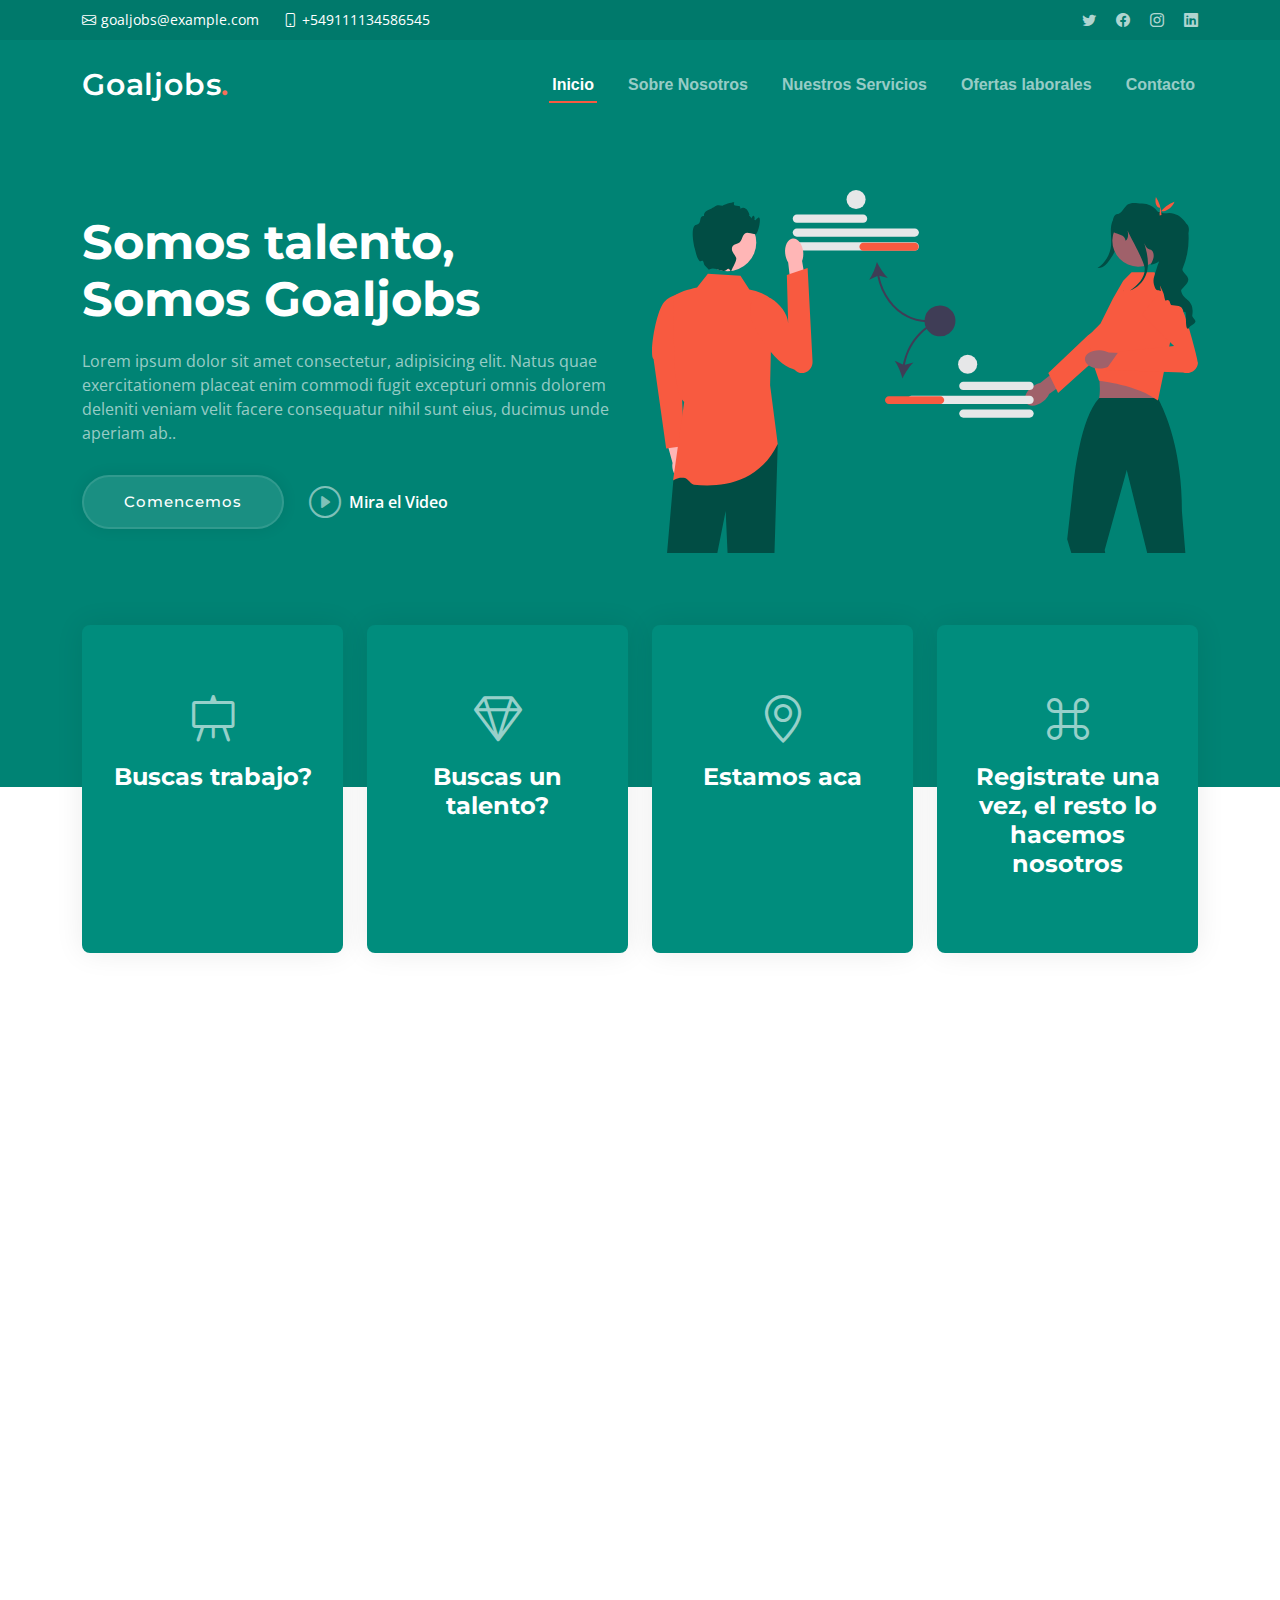
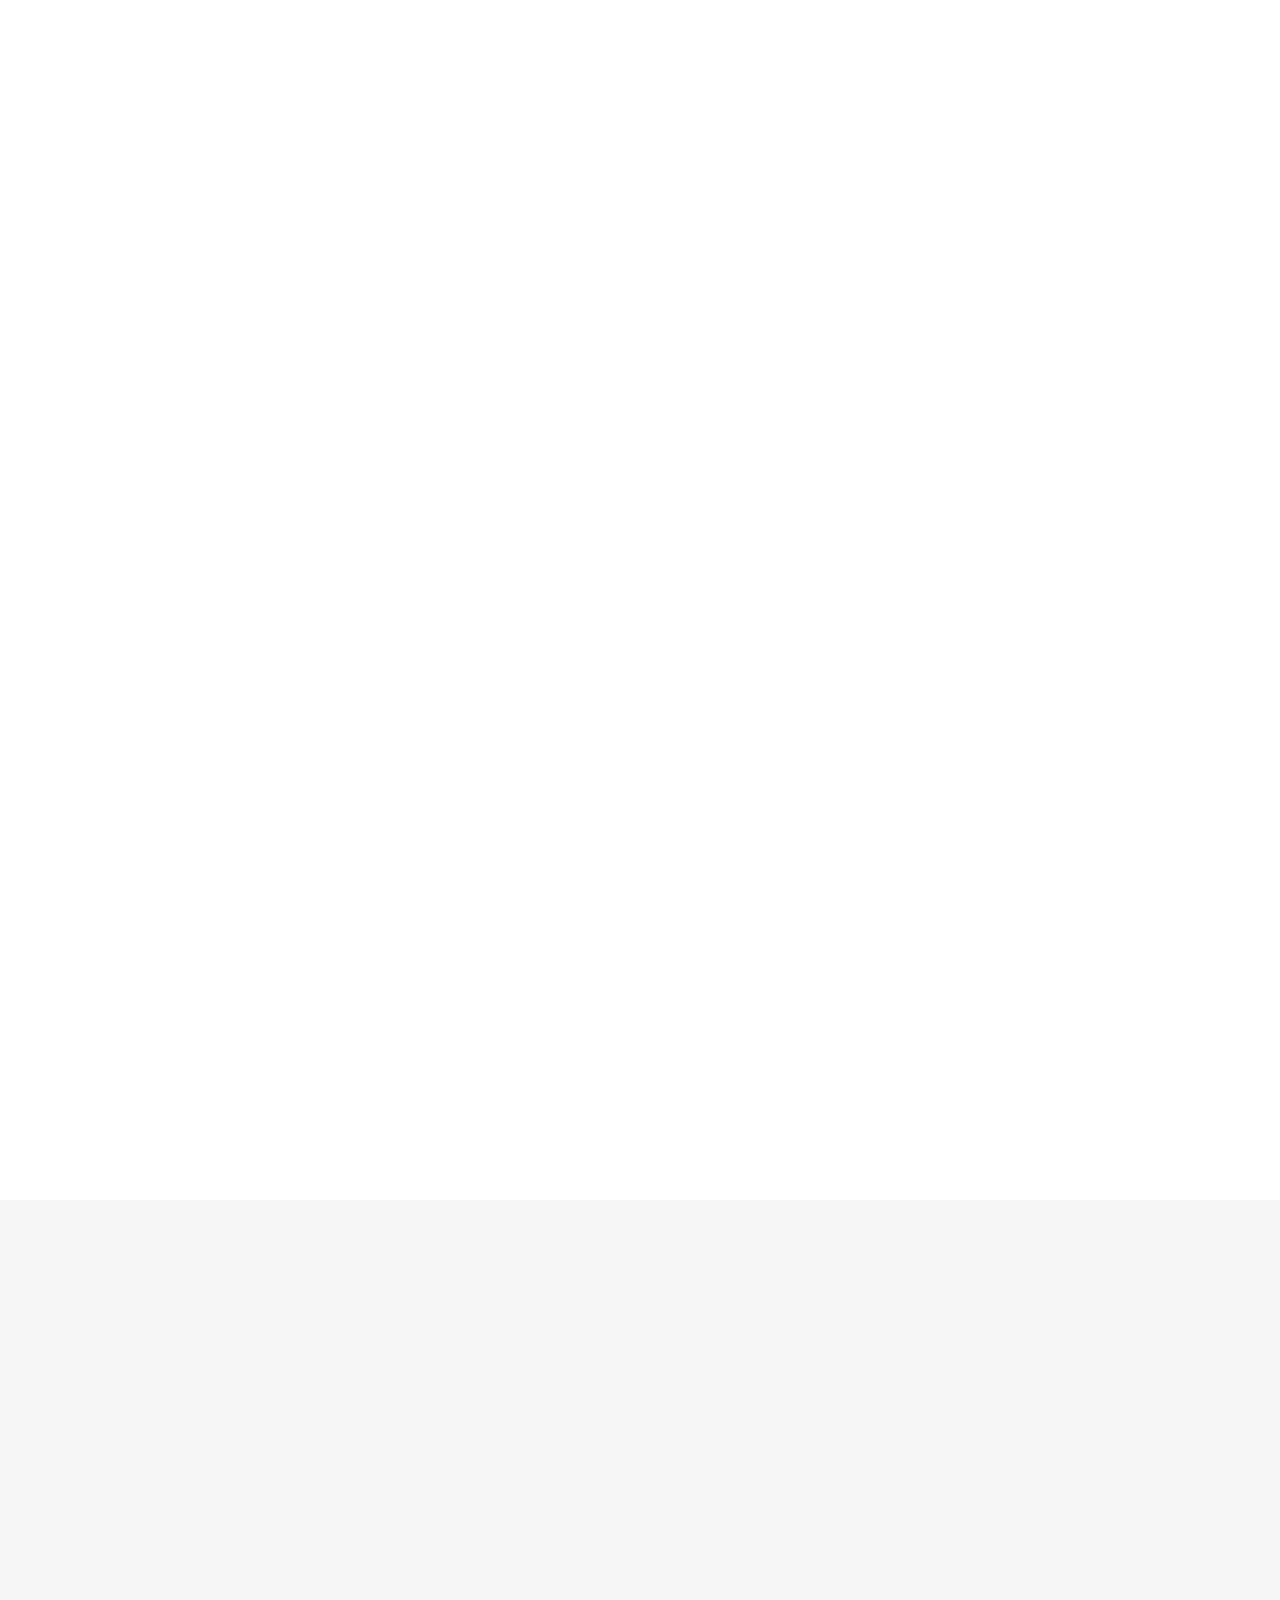
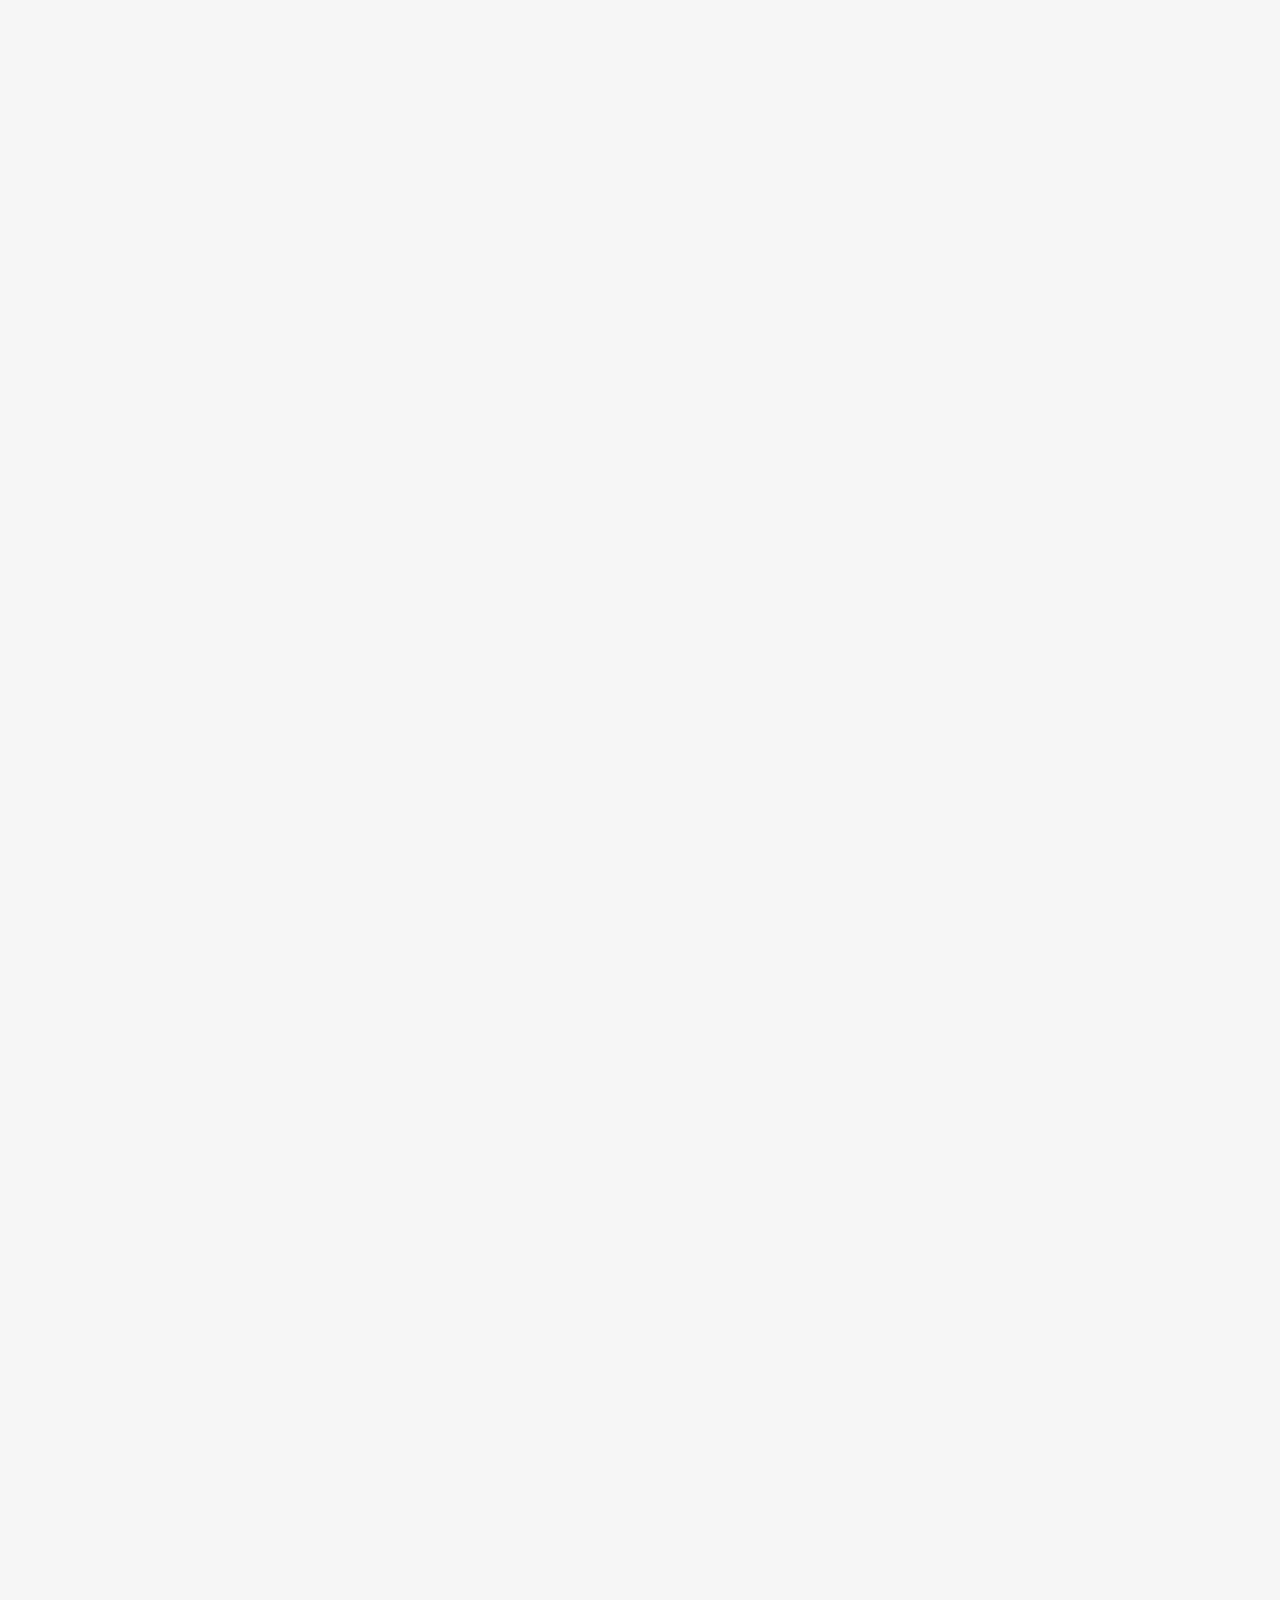
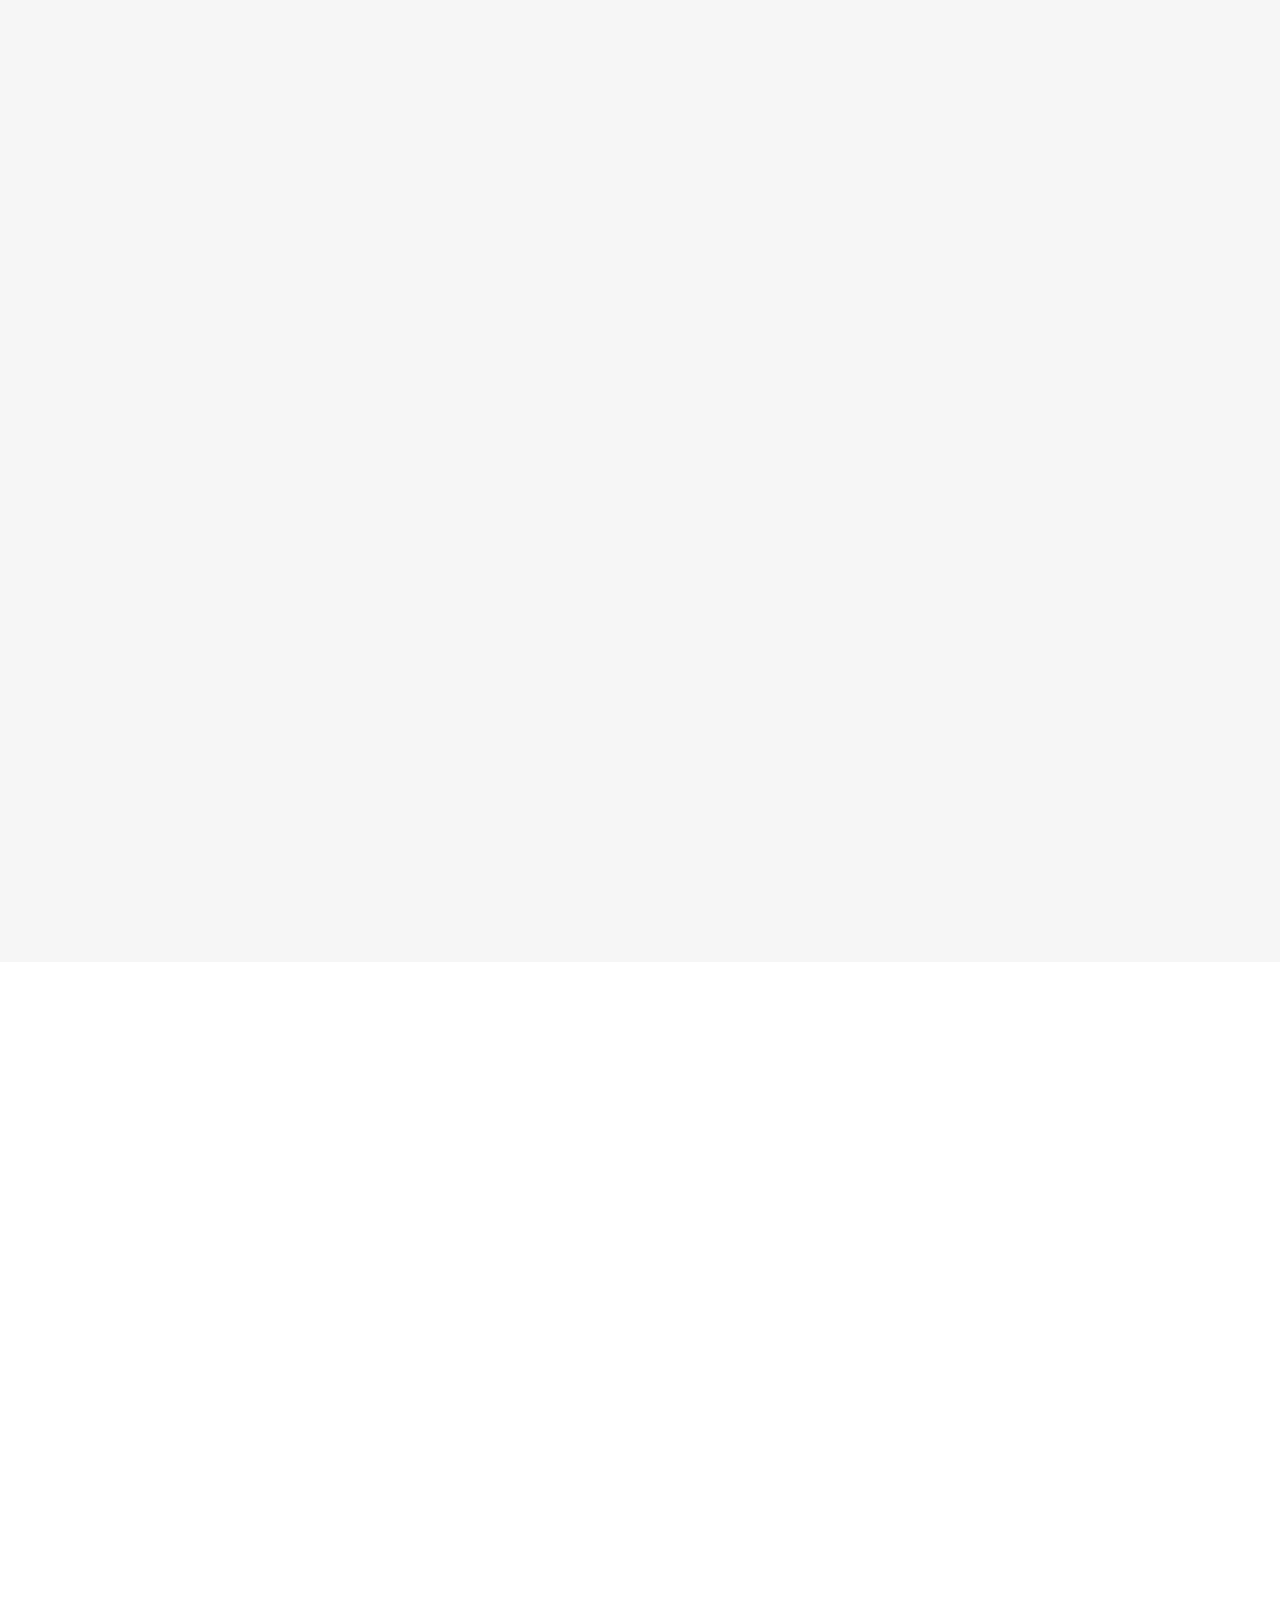
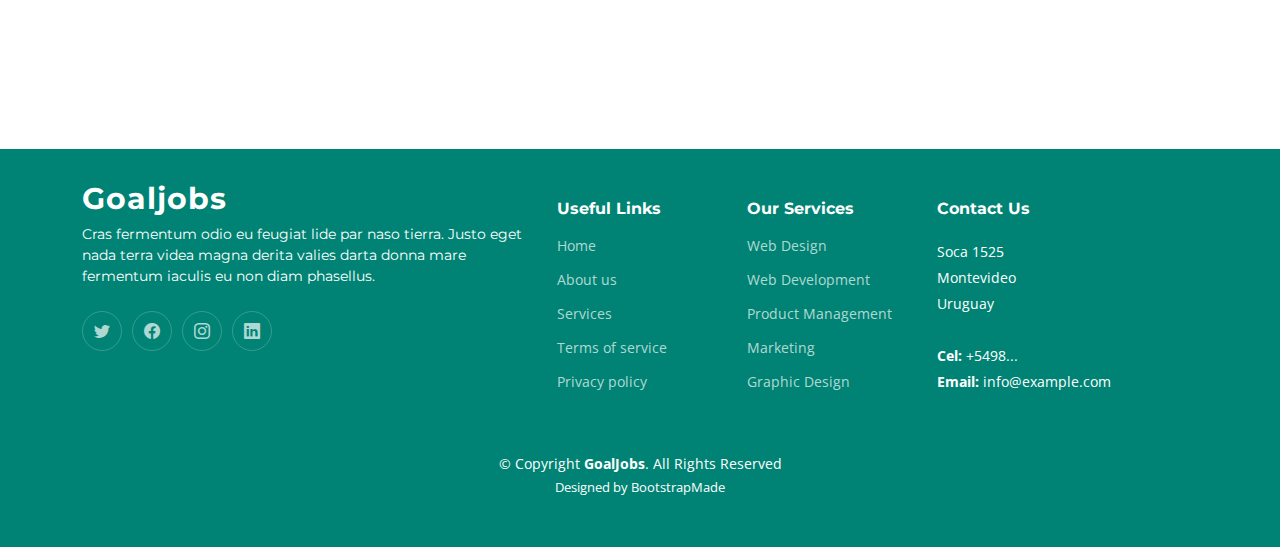
==== index.html @ a6f60931 "Cambio de index" ====
<!DOCTYPE html>
<html lang="en">

<head>
  <meta charset="utf-8">
  <meta content="width=device-width, initial-scale=1.0" name="viewport">

  <title>Goaljobs - Index</title>
  <meta content="" name="description">
  <meta content="" name="keywords">

  <!-- Favicons -->
  <link href="assets/img/favicon.png" rel="icon">
  <link href="assets/img/apple-touch-icon.png" rel="apple-touch-icon">

  <!-- Google Fonts -->
  <link rel="preconnect" href="https://fonts.googleapis.com">
  <link rel="preconnect" href="https://fonts.gstatic.com" crossorigin>
  <link
    href="https://fonts.googleapis.com/css2?family=Open+Sans:ital,wght@0,300;0,400;0,500;0,600;0,700;1,300;1,400;1,600;1,700&family=Montserrat:ital,wght@0,300;0,400;0,500;0,600;0,700;1,300;1,400;1,500;1,600;1,700&family=Raleway:ital,wght@0,300;0,400;0,500;0,600;0,700;1,300;1,400;1,500;1,600;1,700&display=swap"
    rel="stylesheet">

  <!-- Vendor CSS Files -->
  <link href="assets/vendor/bootstrap/css/bootstrap.min.css" rel="stylesheet">
  <link href="assets/vendor/bootstrap-icons/bootstrap-icons.css" rel="stylesheet">
  <link href="assets/vendor/aos/aos.css" rel="stylesheet">
  <link href="assets/vendor/glightbox/css/glightbox.min.css" rel="stylesheet">
  <link href="assets/vendor/swiper/swiper-bundle.min.css" rel="stylesheet">

  <!-- Template Main CSS File -->
  <link href="assets/css/main.css" rel="stylesheet">

  <!-- =======================================================
  * Template Name: Impact
  * Updated: May 30 2023 with Bootstrap v5.3.0
  * Template URL: https://bootstrapmade.com/impact-bootstrap-business-website-template/
  * Author: BootstrapMade.com
  * License: https://bootstrapmade.com/license/
  ======================================================== -->
</head>

<body>

  <!-- ======= Header ======= -->
  <section id="topbar" class="topbar d-flex align-items-center">
    <div class="container d-flex justify-content-center justify-content-md-between">
      <div class="contact-info d-flex align-items-center">
        <i class="bi bi-envelope d-flex align-items-center"><a
            href="mailto:contact@example.com">goaljobs@example.com</a></i>
        <i class="bi bi-phone d-flex align-items-center ms-4"><span>+549111134586545</span></i>
      </div>
      <div class="social-links d-none d-md-flex align-items-center">
        <a href="#" class="twitter"><i class="bi bi-twitter"></i></a>
        <a href="#" class="facebook"><i class="bi bi-facebook"></i></a>
        <a href="#" class="instagram"><i class="bi bi-instagram"></i></a>
        <a href="#" class="linkedin"><i class="bi bi-linkedin"></i></i></a>
      </div>
    </div>
  </section><!-- End Top Bar -->

  <header id="header" class="header d-flex align-items-center">

    <div class="container-fluid container-xl d-flex align-items-center justify-content-between">
      <a href="index.html" class="logo d-flex align-items-center">
        <!-- Uncomment the line below if you also wish to use an image logo -->
        <!-- <img src="assets/img/logo.png" alt=""> -->
        <h1>Goaljobs<span>.</span></h1>
      </a>
      <nav id="navbar" class="navbar">
        <ul>
          <li><a href="#hero">Inicio</a></li>
          <li><a href="#about">Sobre Nosotros</a></li>
          <li><a href="#services">Nuestros Servicios</a></li>
          <li><a href="#portfolio">Ofertas laborales</a></li>
          <!--<li><a href="#team">Equipo</a></li>
          <li><a href="blog.html">Blog</a></li>-->
          
           
          </li>
          <li><a href="#contact">Contacto</a></li>
        </ul>
      </nav><!-- .navbar -->

      <i class="mobile-nav-toggle mobile-nav-show bi bi-list"></i>
      <i class="mobile-nav-toggle mobile-nav-hide d-none bi bi-x"></i>

    </div>
  </header><!-- End Header -->
  <!-- End Header -->

  <!-- ======= Hero Section ======= -->
  <section id="hero" class="hero">
    <div class="container position-relative">
      <div class="row gy-5" data-aos="fade-in">
        <div class="col-lg-6 order-2 order-lg-1 d-flex flex-column justify-content-center text-center text-lg-start">
          <h2>Somos talento, <span>Somos Goaljobs</span></h2>
          <p>Lorem ipsum dolor sit amet consectetur, adipisicing elit. Natus quae exercitationem placeat enim commodi
            fugit excepturi omnis dolorem deleniti veniam velit facere consequatur nihil sunt eius, ducimus unde aperiam
            ab..</p>
          <div class="d-flex justify-content-center justify-content-lg-start">
            <a href="#about" class="btn-get-started">Comencemos</a>
            <a href="https://www.youtube.com/watch?v=LXb3EKWsInQ"
              class="glightbox btn-watch-video d-flex align-items-center"><i class="bi bi-play-circle"></i><span>Mira el
                Video</span></a>
          </div>
        </div>
        <div class="col-lg-6 order-1 order-lg-2">
          <img src="assets/img/hero-img.svg" class="img-fluid" alt="" data-aos="zoom-out" data-aos-delay="100">
        </div>
      </div>
    </div>

    <div class="icon-boxes position-relative">
      <div class="container position-relative">
        <div class="row gy-4 mt-5">

          <div class="col-xl-3 col-md-6" data-aos="fade-up" data-aos-delay="100">
            <div class="icon-box">
              <div class="icon"><i class="bi bi-easel"></i></div>
              <h4 class="title"><a href="" class="stretched-link">Buscas trabajo?</a></h4>
            </div>
          </div><!--End Icon Box -->

          <div class="col-xl-3 col-md-6" data-aos="fade-up" data-aos-delay="200">
            <div class="icon-box">
              <div class="icon"><i class="bi bi-gem"></i></div>
              <h4 class="title"><a href="" class="stretched-link">Buscas un talento?</a></h4>
            </div>
          </div><!--End Icon Box -->

          <div class="col-xl-3 col-md-6" data-aos="fade-up" data-aos-delay="300">
            <div class="icon-box">
              <div class="icon"><i class="bi bi-geo-alt"></i></div>
              <h4 class="title"><a href="" class="stretched-link">Estamos aca</a></h4>
            </div>
          </div><!--End Icon Box -->

          <div class="col-xl-3 col-md-6" data-aos="fade-up" data-aos-delay="500">
            <div class="icon-box">
              <div class="icon"><i class="bi bi-command"></i></div>
              <h4 class="title"><a href="" class="stretched-link">Registrate una vez, el resto lo hacemos nosotros</a>
              </h4>
            </div>
          </div><!--End Icon Box -->

        </div>
      </div>
    </div>

    </div>
  </section>
  <!-- End Hero Section -->

  <main id="main">

    <!-- ======= About Us Section ======= -->
    <section id="about" class="about">
      <div class="container" data-aos="fade-up">

        <div class="section-header">
          <h2>Sobre nosotros</h2>
          <p>Lorem ipsum dolor sit amet consectetur adipisicing elit. Magni molestiae beatae temporibus voluptatum quia
            quibusdam consequuntur numquam voluptas corporis optio! Porro quo dolor sit veniam asperiores architecto,
            aliquid necessitatibus impedit.</p>
        </div>

        <div class="row gy-4">
          <div class="col-lg-6">
            <h3>Equipo multidisciplinario</h3>
            <img src="assets/img/about.jpg" class="img-fluid rounded-4 mb-4" alt="">
            <p>Lorem ipsum dolor sit amet consectetur adipisicing elit. Minima, amet, officia numquam ex provident ipsa
              nulla placeat sed beatae nobis, repellendus iste molestias. Recusandae assumenda perspiciatis aliquam
              suscipit molestias consequatur.</p>
            <p>Lorem, ipsum dolor sit amet consectetur adipisicing elit. Sint harum voluptate minima, tempore quidem
              maxime enim atque aspernatur quae quasi earum repellat, tempora voluptatum necessitatibus ex voluptatibus
              suscipit magnam iste.</p>
          </div>
          <div class="col-lg-6">
            <div class="content ps-0 ps-lg-5">
              <p class="fst-italic">
                Lorem ipsum dolor sit amet, consectetur adipiscing elit, sed do eiusmod tempor incididunt ut labore et
                dolore
                magna aliqua.
              </p>
              <ul>
                <li><i class="bi bi-check-circle-fill"></i> Estamos buscando talento.
                </li>
                <li><i class="bi bi-check-circle-fill"></i> Duis aute irure dolor in reprehenderit in voluptate velit.
                </li>
                <li><i class="bi bi-check-circle-fill"></i> Ullamco laboris nisi ut aliquip ex ea commodo consequat.
                  Duis aute irure dolor in reprehenderit in voluptate trideta storacalaperda mastiro dolore eu fugiat
                  nulla pariatur.</li>
              </ul>
              <p>
                Ullamco laboris nisi ut aliquip ex ea commodo consequat. Duis aute irure dolor in reprehenderit in
                voluptate
                velit esse cillum dolore eu fugiat nulla pariatur. Excepteur sint occaecat cupidatat non proident
              </p>

              <div class="position-relative mt-4">
                <img src="assets/img/about-2.jpg" class="img-fluid rounded-4" alt="">
                <a href="https://www.youtube.com/watch?v=LXb3EKWsInQ" class="glightbox play-btn"></a>
              </div>
            </div>
          </div>
        </div>

      </div>
    </section><!-- End About Us Section -->

    <!-- ======= Clients Section ======= -->
    <section id="clients" class="clients">
      <div class="container" data-aos="zoom-out">

        <div class="clients-slider swiper">
          <div class="swiper-wrapper align-items-center">
            <div class="swiper-slide"><img src="assets/img/clients/client-1.png" class="img-fluid" alt=""></div>
            <div class="swiper-slide"><img src="assets/img/clients/client-2.png" class="img-fluid" alt=""></div>
            <div class="swiper-slide"><img src="assets/img/clients/client-3.png" class="img-fluid" alt=""></div>
            <div class="swiper-slide"><img src="assets/img/clients/client-4.png" class="img-fluid" alt=""></div>
            <div class="swiper-slide"><img src="assets/img/clients/client-5.png" class="img-fluid" alt=""></div>
            <div class="swiper-slide"><img src="assets/img/clients/client-6.png" class="img-fluid" alt=""></div>
            <div class="swiper-slide"><img src="assets/img/clients/client-7.png" class="img-fluid" alt=""></div>
            <div class="swiper-slide"><img src="assets/img/clients/client-8.png" class="img-fluid" alt=""></div>
          </div>
        </div>

      </div>
    </section><!-- End Clients Section -->

    <!-- ======= Stats Counter Section ======= 
    
    <section id="stats-counter" class="stats-counter">
      <div class="container" data-aos="fade-up">

        <div class="row gy-4 align-items-center">

          <div class="col-lg-6">
            <img src="assets/img/stats-img.svg" alt="" class="img-fluid">
          </div>

          <div class="col-lg-6">

            <div class="stats-item d-flex align-items-center">
              <span data-purecounter-start="0" data-purecounter-end="232" data-purecounter-duration="1"
                class="purecounter"></span>
              <p><strong>Happy Clients</strong> consequuntur quae diredo para mesta</p>
            </div> End Stats Item -->
<!--
            <div class="stats-item d-flex align-items-center">
              <span data-purecounter-start="0" data-purecounter-end="521" data-purecounter-duration="1"
                class="purecounter"></span>
              <p><strong>Projects</strong> adipisci atque cum quia aut</p>
            </div> End Stats Item -->
<!--
            <div class="stats-item d-flex align-items-center">
              <span data-purecounter-start="0" data-purecounter-end="453" data-purecounter-duration="1"
                class="purecounter"></span>
              <p><strong>Hours Of Support</strong> aut commodi quaerat</p>
            </div> End Stats Item -->

          </div>

        </div>

      </div>
    </section><!-- End Stats Counter Section -->

    <!-- ======= Call To Action Section ======= -->
    <section id="call-to-action" class="call-to-action">
      <div class="container text-center" data-aos="zoom-out">
        <a href="https://www.youtube.com/watch?v=LXb3EKWsInQ" class="glightbox play-btn"></a>
        <h3>Escucha nuestros podcast</h3>
        <p> Aca vas a poder esuchar todos nuestros podcast.
        </p>
        <a class="cta-btn" href="#">IR</a>
      </div>
    </section><!-- End Call To Action Section -->

    <!-- ======= Our Services Section ======= -->
    <section id="services" class="services sections-bg">
      <div class="container" data-aos="fade-up">

        <div class="section-header">
          <h2>Nuestros Servicios</h2>
          <p>Aperiam dolorum et et wuia molestias qui eveniet numquam nihil porro incidunt dolores placeat sunt id nobis
            omnis tiledo stran delop</p>
        </div>

        <div class="row gy-4" data-aos="fade-up" data-aos-delay="100">

          <div class="col-lg-4 col-md-6">
            <div class="service-item  position-relative">
              <div class="icon">
                <i class="bi bi-activity"></i>
              </div>
              <h3>Nesciunt Mete</h3>
              <p>Provident nihil minus qui consequatur non omnis maiores. Eos accusantium minus dolores iure perferendis
                tempore et consequatur.</p>
              <a href="#" class="readmore stretched-link">Read more <i class="bi bi-arrow-right"></i></a>
            </div>
          </div><!-- End Service Item -->

          <div class="col-lg-4 col-md-6">
            <div class="service-item position-relative">
              <div class="icon">
                <i class="bi bi-broadcast"></i>
              </div>
              <h3>Eosle Commodi</h3>
              <p>Ut autem aut autem non a. Sint sint sit facilis nam iusto sint. Libero corrupti neque eum hic non ut
                nesciunt dolorem.</p>
              <a href="#" class="readmore stretched-link">Read more <i class="bi bi-arrow-right"></i></a>
            </div>
          </div><!-- End Service Item -->

          <div class="col-lg-4 col-md-6">
            <div class="service-item position-relative">
              <div class="icon">
                <i class="bi bi-easel"></i>
              </div>
              <h3>Ledo Markt</h3>
              <p>Ut excepturi voluptatem nisi sed. Quidem fuga consequatur. Minus ea aut. Vel qui id voluptas adipisci
                eos earum corrupti.</p>
              <a href="#" class="readmore stretched-link">Read more <i class="bi bi-arrow-right"></i></a>
            </div>
          </div><!-- End Service Item -->

          <div class="col-lg-4 col-md-6">
            <div class="service-item position-relative">
              <div class="icon">
                <i class="bi bi-bounding-box-circles"></i>
              </div>
              <h3>Asperiores Commodit</h3>
              <p>Non et temporibus minus omnis sed dolor esse consequatur. Cupiditate sed error ea fuga sit provident
                adipisci neque.</p>
              <a href="#" class="readmore stretched-link">Read more <i class="bi bi-arrow-right"></i></a>
            </div>
          </div><!-- End Service Item -->

          <div class="col-lg-4 col-md-6">
            <div class="service-item position-relative">
              <div class="icon">
                <i class="bi bi-calendar4-week"></i>
              </div>
              <h3>Velit Doloremque</h3>
              <p>Cumque et suscipit saepe. Est maiores autem enim facilis ut aut ipsam corporis aut. Sed animi at autem
                alias eius labore.</p>
              <a href="#" class="readmore stretched-link">Read more <i class="bi bi-arrow-right"></i></a>
            </div>
          </div><!-- End Service Item -->

          <div class="col-lg-4 col-md-6">
            <div class="service-item position-relative">
              <div class="icon">
                <i class="bi bi-chat-square-text"></i>
              </div>
              <h3>Dolori Architecto</h3>
              <p>Hic molestias ea quibusdam eos. Fugiat enim doloremque aut neque non et debitis iure. Corrupti
                recusandae ducimus enim.</p>
              <a href="#" class="readmore stretched-link">Read more <i class="bi bi-arrow-right"></i></a>
            </div>
          </div><!-- End Service Item -->

        </div>

      </div>
    </section><!-- End Our Services Section -->

    <!-- ======= Portfolio Section ======= -->
    <section id="portfolio" class="portfolio sections-bg">
      <div class="container" data-aos="fade-up">

        <div class="section-header">
          <h2>Ofertas laborales</h2>
          <p>Aca vas as encontrar todas nuestras ofertas</p>
        </div>

        <div class="portfolio-isotope" data-portfolio-filter="*" data-portfolio-layout="masonry"
          data-portfolio-sort="original-order" data-aos="fade-up" data-aos-delay="100">
<!--
          <div>
            <ul class="portfolio-flters">
              <li data-filter="*" class="filter-active">All</li>
              <li data-filter=".filter-app">App</li>
              <li data-filter=".filter-product">Product</li>
              <li data-filter=".filter-branding">Branding</li>
              <li data-filter=".filter-books">Books</li>
            </ul> End Portfolio Filters -->
          </div>

          <div class="row gy-4 portfolio-container">

            <div class="col-xl-4 col-md-6 portfolio-item filter-app">
              <div class="portfolio-wrap">
                <a href="assets/img/portfolio/app-1.jpg" data-gallery="portfolio-gallery-app" class="glightbox"><img
                    src="assets/img/portfolio/app-1.jpg" class="img-fluid" alt=""></a>
                <div class="portfolio-info">
                  <h4><a href="portfolio-details.html" title="More Details">Comunity manager</a></h4>
                  <p>Importante empresa del area deportiva busca un ...</p>
                </div>
              </div>
            </div><!-- End Portfolio Item -->

            <div class="col-xl-4 col-md-6 portfolio-item filter-product">
              <div class="portfolio-wrap">
                <a href="assets/img/portfolio/product-1.jpg" data-gallery="portfolio-gallery-app" class="glightbox"><img
                    src="assets/img/portfolio/product-1.jpg" class="img-fluid" alt=""></a>
                <div class="portfolio-info">
                  <h4><a href="portfolio-details.html" title="More Details">Product 1</a></h4>
                  <p>Lorem ipsum, dolor sit amet consectetur</p>
                </div>
              </div>
            </div><!-- End Portfolio Item -->

            <div class="col-xl-4 col-md-6 portfolio-item filter-branding">
              <div class="portfolio-wrap">
                <a href="assets/img/portfolio/branding-1.jpg" data-gallery="portfolio-gallery-app"
                  class="glightbox"><img src="assets/img/portfolio/branding-1.jpg" class="img-fluid" alt=""></a>
                <div class="portfolio-info">
                  <h4><a href="portfolio-details.html" title="More Details">Branding 1</a></h4>
                  <p>Lorem ipsum, dolor sit amet consectetur</p>
                </div>
              </div>
            </div><!-- End Portfolio Item -->

            <div class="col-xl-4 col-md-6 portfolio-item filter-books">
              <div class="portfolio-wrap">
                <a href="assets/img/portfolio/books-1.jpg" data-gallery="portfolio-gallery-app" class="glightbox"><img
                    src="assets/img/portfolio/books-1.jpg" class="img-fluid" alt=""></a>
                <div class="portfolio-info">
                  <h4><a href="portfolio-details.html" title="More Details">Books 1</a></h4>
                  <p>Lorem ipsum, dolor sit amet consectetur</p>
                </div>
              </div>
            </div><!-- End Portfolio Item -->

            <div class="col-xl-4 col-md-6 portfolio-item filter-app">
              <div class="portfolio-wrap">
                <a href="assets/img/portfolio/app-2.jpg" data-gallery="portfolio-gallery-app" class="glightbox"><img
                    src="assets/img/portfolio/app-2.jpg" class="img-fluid" alt=""></a>
                <div class="portfolio-info">
                  <h4><a href="portfolio-details.html" title="More Details">App 2</a></h4>
                  <p>Lorem ipsum, dolor sit amet consectetur</p>
                </div>
              </div>
            </div><!-- End Portfolio Item -->

            <div class="col-xl-4 col-md-6 portfolio-item filter-product">
              <div class="portfolio-wrap">
                <a href="assets/img/portfolio/product-2.jpg" data-gallery="portfolio-gallery-app" class="glightbox"><img
                    src="assets/img/portfolio/product-2.jpg" class="img-fluid" alt=""></a>
                <div class="portfolio-info">
                  <h4><a href="portfolio-details.html" title="More Details">Product 2</a></h4>
                  <p>Lorem ipsum, dolor sit amet consectetur</p>
                </div>
              </div>
            </div><!-- End Portfolio Item -->

            <div class="col-xl-4 col-md-6 portfolio-item filter-branding">
              <div class="portfolio-wrap">
                <a href="assets/img/portfolio/branding-2.jpg" data-gallery="portfolio-gallery-app"
                  class="glightbox"><img src="assets/img/portfolio/branding-2.jpg" class="img-fluid" alt=""></a>
                <div class="portfolio-info">
                  <h4><a href="portfolio-details.html" title="More Details">Branding 2</a></h4>
                  <p>Lorem ipsum, dolor sit amet consectetur</p>
                </div>
              </div>
            </div><!-- End Portfolio Item -->

            <div class="col-xl-4 col-md-6 portfolio-item filter-books">
              <div class="portfolio-wrap">
                <a href="assets/img/portfolio/books-2.jpg" data-gallery="portfolio-gallery-app" class="glightbox"><img
                    src="assets/img/portfolio/books-2.jpg" class="img-fluid" alt=""></a>
                <div class="portfolio-info">
                  <h4><a href="portfolio-details.html" title="More Details">Books 2</a></h4>
                  <p>Lorem ipsum, dolor sit amet consectetur</p>
                </div>
              </div>
            </div><!-- End Portfolio Item -->

            <div class="col-xl-4 col-md-6 portfolio-item filter-app">
              <div class="portfolio-wrap">
                <a href="assets/img/portfolio/app-3.jpg" data-gallery="portfolio-gallery-app" class="glightbox"><img
                    src="assets/img/portfolio/app-3.jpg" class="img-fluid" alt=""></a>
                <div class="portfolio-info">
                  <h4><a href="portfolio-details.html" title="More Details">App 3</a></h4>
                  <p>Lorem ipsum, dolor sit amet consectetur</p>
                </div>
              </div>
            </div><!-- End Portfolio Item -->

            <div class="col-xl-4 col-md-6 portfolio-item filter-product">
              <div class="portfolio-wrap">
                <a href="assets/img/portfolio/product-3.jpg" data-gallery="portfolio-gallery-app" class="glightbox"><img
                    src="assets/img/portfolio/product-3.jpg" class="img-fluid" alt=""></a>
                <div class="portfolio-info">
                  <h4><a href="portfolio-details.html" title="More Details">Product 3</a></h4>
                  <p>Lorem ipsum, dolor sit amet consectetur</p>
                </div>
              </div>
            </div><!-- End Portfolio Item -->

            <div class="col-xl-4 col-md-6 portfolio-item filter-branding">
              <div class="portfolio-wrap">
                <a href="assets/img/portfolio/branding-3.jpg" data-gallery="portfolio-gallery-app"
                  class="glightbox"><img src="assets/img/portfolio/branding-3.jpg" class="img-fluid" alt=""></a>
                <div class="portfolio-info">
                  <h4><a href="portfolio-details.html" title="More Details">Branding 3</a></h4>
                  <p>Lorem ipsum, dolor sit amet consectetur</p>
                </div>
              </div>
            </div><!-- End Portfolio Item -->

            <div class="col-xl-4 col-md-6 portfolio-item filter-books">
              <div class="portfolio-wrap">
                <a href="assets/img/portfolio/books-3.jpg" data-gallery="portfolio-gallery-app" class="glightbox"><img
                    src="assets/img/portfolio/books-3.jpg" class="img-fluid" alt=""></a>
                <div class="portfolio-info">
                  <h4><a href="portfolio-details.html" title="More Details">Books 3</a></h4>
                  <p>Lorem ipsum, dolor sit amet consectetur</p>
                </div>
              </div>
            </div><!-- End Portfolio Item -->

          </div><!-- End Portfolio Container -->

        </div>

      </div>
    </section><!-- End Portfolio Section -->

    <!-- ======= Our Team Section ======= 
    <section id="team" class="team">
      <div class="container" data-aos="fade-up">

        <div class="section-header">
          <h2>Nuestro equipo</h2>
          <p>Nulla dolorum nulla nesciunt rerum facere sed ut inventore quam porro nihil id ratione ea sunt quis dolorem
            dolore earum</p>
        </div>

        <div class="row gy-4">

          <div class="col-xl-3 col-md-6 d-flex" data-aos="fade-up" data-aos-delay="100">
            <div class="member">
              <img src="assets/img/team/team-1.jpg" class="img-fluid" alt="">
              <h4>Walter White</h4>
              <span>Web Development</span>
              <div class="social">
                <a href=""><i class="bi bi-twitter"></i></a>
                <a href=""><i class="bi bi-facebook"></i></a>
                <a href=""><i class="bi bi-instagram"></i></a>
                <a href=""><i class="bi bi-linkedin"></i></a>
              </div>
            </div>
          </div> 

          <div class="col-xl-3 col-md-6 d-flex" data-aos="fade-up" data-aos-delay="200">
            <div class="member">
              <img src="assets/img/team/team-2.jpg" class="img-fluid" alt="">
              <h4>Sarah Jhinson</h4>
              <span>Marketing</span>
              <div class="social">
                <a href=""><i class="bi bi-twitter"></i></a>
                <a href=""><i class="bi bi-facebook"></i></a>
                <a href=""><i class="bi bi-instagram"></i></a>
                <a href=""><i class="bi bi-linkedin"></i></a>
              </div>
            </div>
          </div>

          <div class="col-xl-3 col-md-6 d-flex" data-aos="fade-up" data-aos-delay="300">
            <div class="member">
              <img src="assets/img/team/team-3.jpg" class="img-fluid" alt="">
              <h4>William Anderson</h4>
              <span>Content</span>
              <div class="social">
                <a href=""><i class="bi bi-twitter"></i></a>
                <a href=""><i class="bi bi-facebook"></i></a>
                <a href=""><i class="bi bi-instagram"></i></a>
                <a href=""><i class="bi bi-linkedin"></i></a>
              </div>
            </div>
          </div>

          <div class="col-xl-3 col-md-6 d-flex" data-aos="fade-up" data-aos-delay="400">
            <div class="member">
              <img src="assets/img/team/team-4.jpg" class="img-fluid" alt="">
              <h4>Amanda Jepson</h4>
              <span>Accountant</span>
              <div class="social">
                <a href=""><i class="bi bi-twitter"></i></a>
                <a href=""><i class="bi bi-facebook"></i></a>
                <a href=""><i class="bi bi-instagram"></i></a>
                <a href=""><i class="bi bi-linkedin"></i></a>
              </div>
            </div>
          </div> 
        
        </div>

      </div>
    </section> End Our Team Section -->



    <!-- ======= Recent Blog Posts Section ======= 
    <section id="recent-posts" class="recent-posts sections-bg">
      <div class="container" data-aos="fade-up">

        <div class="section-header">
          <h2>Blogs</h2>
          <p>Descripcion del contenido del blog</p>
        </div>

        <div class="row gy-4">

          <div class="col-xl-4 col-md-6">
            <article>

              <div class="post-img">
                <img src="assets/img/blog/blog-1.jpg" alt="" class="img-fluid">
              </div>

              <p class="post-category">Coowrking</p>

              <h2 class="title">
                <a href="blog-details.html">Te contamos todo sobre esta tendencia</a>
              </h2>

              <div class="d-flex align-items-center">
                <img src="assets/img/blog/blog-author.jpg" alt="" class="img-fluid post-author-img flex-shrink-0">
                <div class="post-meta">
                  <p class="post-author">Matias Rodriguez</p>
                  <p class="post-date">
                    <time datetime="2022-01-01">junio, 2023</time>
                  </p>
                </div>
              </div>

            </article>
          </div> End post list item 

          <div class="col-xl-4 col-md-6">
            <article>

              <div class="post-img">
                <img src="assets/img/blog/blog-2.jpg" alt="" class="img-fluid">
              </div>

              <p class="post-category">Sports Games</p>

              <h2 class="title">
                <a href="blog-details.html">Conoce las ultimas tendencias en Esports</a>
              </h2>

              <div class="d-flex align-items-center">
                <img src="assets/img/blog/blog-author-2.jpg" alt="" class="img-fluid post-author-img flex-shrink-0">
                <div class="post-meta">
                  <p class="post-author">Carlos Manta</p>
                  <p class="post-date">
                    <time datetime="2022-01-01">Mayo 5, 2023</time>
                  </p>
                </div>
              </div>

            </article>
          </div>End post list item 

          <div class="col-xl-4 col-md-6">
            <article>

              <div class="post-img">
                <img src="assets/img/blog/blog-3.jpg" alt="" class="img-fluid">
              </div>

              <p class="post-category">Entertainment</p>

              <h2 class="title">
                <a href="blog-details.html">Possimus soluta ut id suscipit ea ut in quo quia et soluta</a>
              </h2>

              <div class="d-flex align-items-center">
                <img src="assets/img/blog/blog-author-3.jpg" alt="" class="img-fluid post-author-img flex-shrink-0">
                <div class="post-meta">
                  <p class="post-author">Mark Dower</p>
                  <p class="post-date">
                    <time datetime="2022-01-01">Jun 22, 2022</time>
                  </p>
                </div>
              </div>

            </article>
          </div>End post list item 

        </div>End recent posts list 

      </div>
    </section> End Recent Blog Posts Section -->

    <!-- ======= Contact Section ======= -->
    <section id="contact" class="contact">
      <div class="container" data-aos="fade-up">

        <div class="section-header">
          <h2>Contactanos</h2>
          <p>Nos podes encontrar en...</p>
        </div>

        <div class="row gx-lg-0 gy-4">

          <div class="col-lg-4">

            <div class="info-container d-flex flex-column align-items-center justify-content-center">
              <div class="info-item d-flex">
                <i class="bi bi-geo-alt flex-shrink-0"></i>
                <div>
                  <h4>Ubicacion:</h4>
                  <p>Av de Mayo 128, Ramos Mejia, Buenos Aires</p>
                </div>
              </div><!-- End Info Item -->

              <div class="info-item d-flex">
                <i class="bi bi-envelope flex-shrink-0"></i>
                <div>
                  <h4>Email:</h4>
                  <p>goaljobs@example.com</p>
                </div>
              </div><!-- End Info Item -->

              <div class="info-item d-flex">
                <i class="bi bi-phone flex-shrink-0"></i>
                <div>
                  <h4>Cel:</h4>
                  <p>+54911...</p>
                </div>
              </div><!-- End Info Item -->

              <div class="info-item d-flex">
                <i class="bi bi-clock flex-shrink-0"></i>
                <div>
                  <h4>Nos podes encontrar en el horario de:</h4>
                  <p>Lun-Vier: 09AM - 19PM</p>
                </div>
              </div><!-- End Info Item -->
            </div>

          </div>

          <div class="col-lg-8">
            <form action="forms/contact.php" method="post" role="form" class="php-email-form">
              <div class="row">
                <div class="col-md-6 form-group">
                  <input type="text" name="name" class="form-control" id="name" placeholder="Tu nombre" required>
                </div>
                <div class="col-md-6 form-group mt-3 mt-md-0">
                  <input type="email" class="form-control" name="email" id="email" placeholder="Tu mail" required>
                </div>
              </div>
              <div class="form-group mt-3">
                <input type="text" class="form-control" name="subject" id="subject" placeholder="Subject" required>
              </div>
              <div class="form-group mt-3">
                <textarea class="form-control" name="message" rows="7" placeholder="Message" required></textarea>
              </div>
              <div class="my-3">
                <div class="loading">Loading</div>
                <div class="error-message"></div>
                <div class="sent-message">Your message has been sent. Thank you!</div>
              </div>
              <div class="text-center"><button type="submit">Enviar</button></div>
            </form>
          </div><!-- End Contact Form -->

        </div>

      </div>
    </section><!-- End Contact Section -->

  </main><!-- End #main -->

  <!-- ======= Footer ======= -->
  <footer id="footer" class="footer">

    <div class="container">
      <div class="row gy-4">
        <div class="col-lg-5 col-md-12 footer-info">
          <a href="index.html" class="logo d-flex align-items-center">
            <span>Goaljobs</span>
          </a>
          <p>Cras fermentum odio eu feugiat lide par naso tierra. Justo eget nada terra videa magna derita valies darta
            donna mare fermentum iaculis eu non diam phasellus.</p>
          <div class="social-links d-flex mt-4">
            <a href="#" class="twitter"><i class="bi bi-twitter"></i></a>
            <a href="#" class="facebook"><i class="bi bi-facebook"></i></a>
            <a href="#" class="instagram"><i class="bi bi-instagram"></i></a>
            <a href="#" class="linkedin"><i class="bi bi-linkedin"></i></a>
          </div>
        </div>

        <div class="col-lg-2 col-6 footer-links">
          <h4>Useful Links</h4>
          <ul>
            <li><a href="#">Home</a></li>
            <li><a href="#">About us</a></li>
            <li><a href="#">Services</a></li>
            <li><a href="#">Terms of service</a></li>
            <li><a href="#">Privacy policy</a></li>
          </ul>
        </div>

        <div class="col-lg-2 col-6 footer-links">
          <h4>Our Services</h4>
          <ul>
            <li><a href="#">Web Design</a></li>
            <li><a href="#">Web Development</a></li>
            <li><a href="#">Product Management</a></li>
            <li><a href="#">Marketing</a></li>
            <li><a href="#">Graphic Design</a></li>
          </ul>
        </div>

        <div class="col-lg-3 col-md-12 footer-contact text-center text-md-start">
          <h4>Contact Us</h4>
          <p>
            Soca 1525 <br>
            Montevideo<br>
            Uruguay <br><br>
            <strong>Cel:</strong> +5498...<br>
            <strong>Email:</strong> info@example.com<br>
          </p>

        </div>

      </div>
    </div>

    <div class="container mt-4">
      <div class="copyright">
        &copy; Copyright <strong><span>GoalJobs</span></strong>. All Rights Reserved
      </div>
      <div class="credits">
        <!-- All the links in the footer should remain intact. -->
        <!-- You can delete the links only if you purchased the pro version. -->
        <!-- Licensing information: https://bootstrapmade.com/license/ -->
        <!-- Purchase the pro version with working PHP/AJAX contact form: https://bootstrapmade.com/impact-bootstrap-business-website-template/ -->
        Designed by <a href="https://bootstrapmade.com/">BootstrapMade</a>
      </div>
    </div>

  </footer><!-- End Footer -->
  <!-- End Footer -->

  <a href="#" class="scroll-top d-flex align-items-center justify-content-center"><i
      class="bi bi-arrow-up-short"></i></a>

  <div id="preloader"></div>

  <!-- Vendor JS Files -->
  <script src="assets/vendor/bootstrap/js/bootstrap.bundle.min.js"></script>
  <script src="assets/vendor/aos/aos.js"></script>
  <script src="assets/vendor/glightbox/js/glightbox.min.js"></script>
  <script src="assets/vendor/purecounter/purecounter_vanilla.js"></script>
  <script src="assets/vendor/swiper/swiper-bundle.min.js"></script>
  <script src="assets/vendor/isotope-layout/isotope.pkgd.min.js"></script>
  <script src="assets/vendor/php-email-form/validate.js"></script>

  <!-- Template Main JS File -->
  <script src="assets/js/main.js"></script>

</body>

</html>
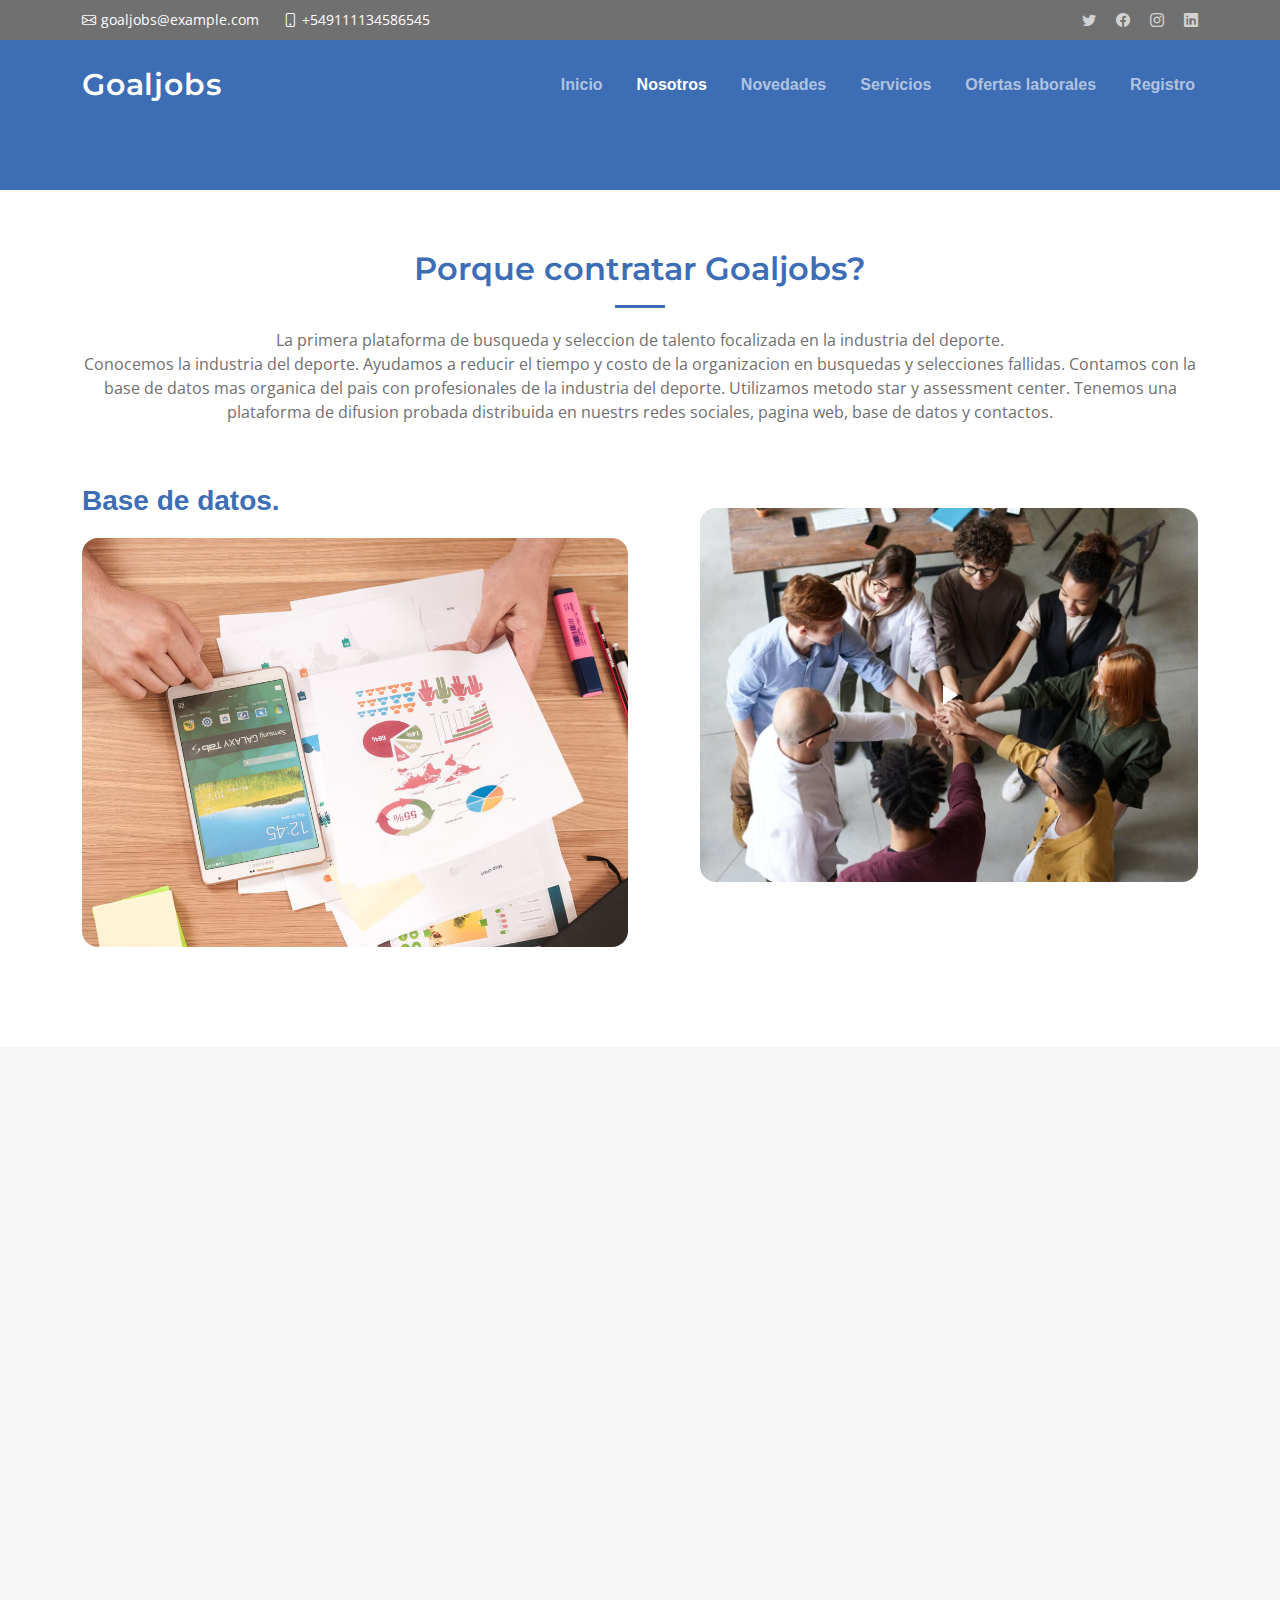
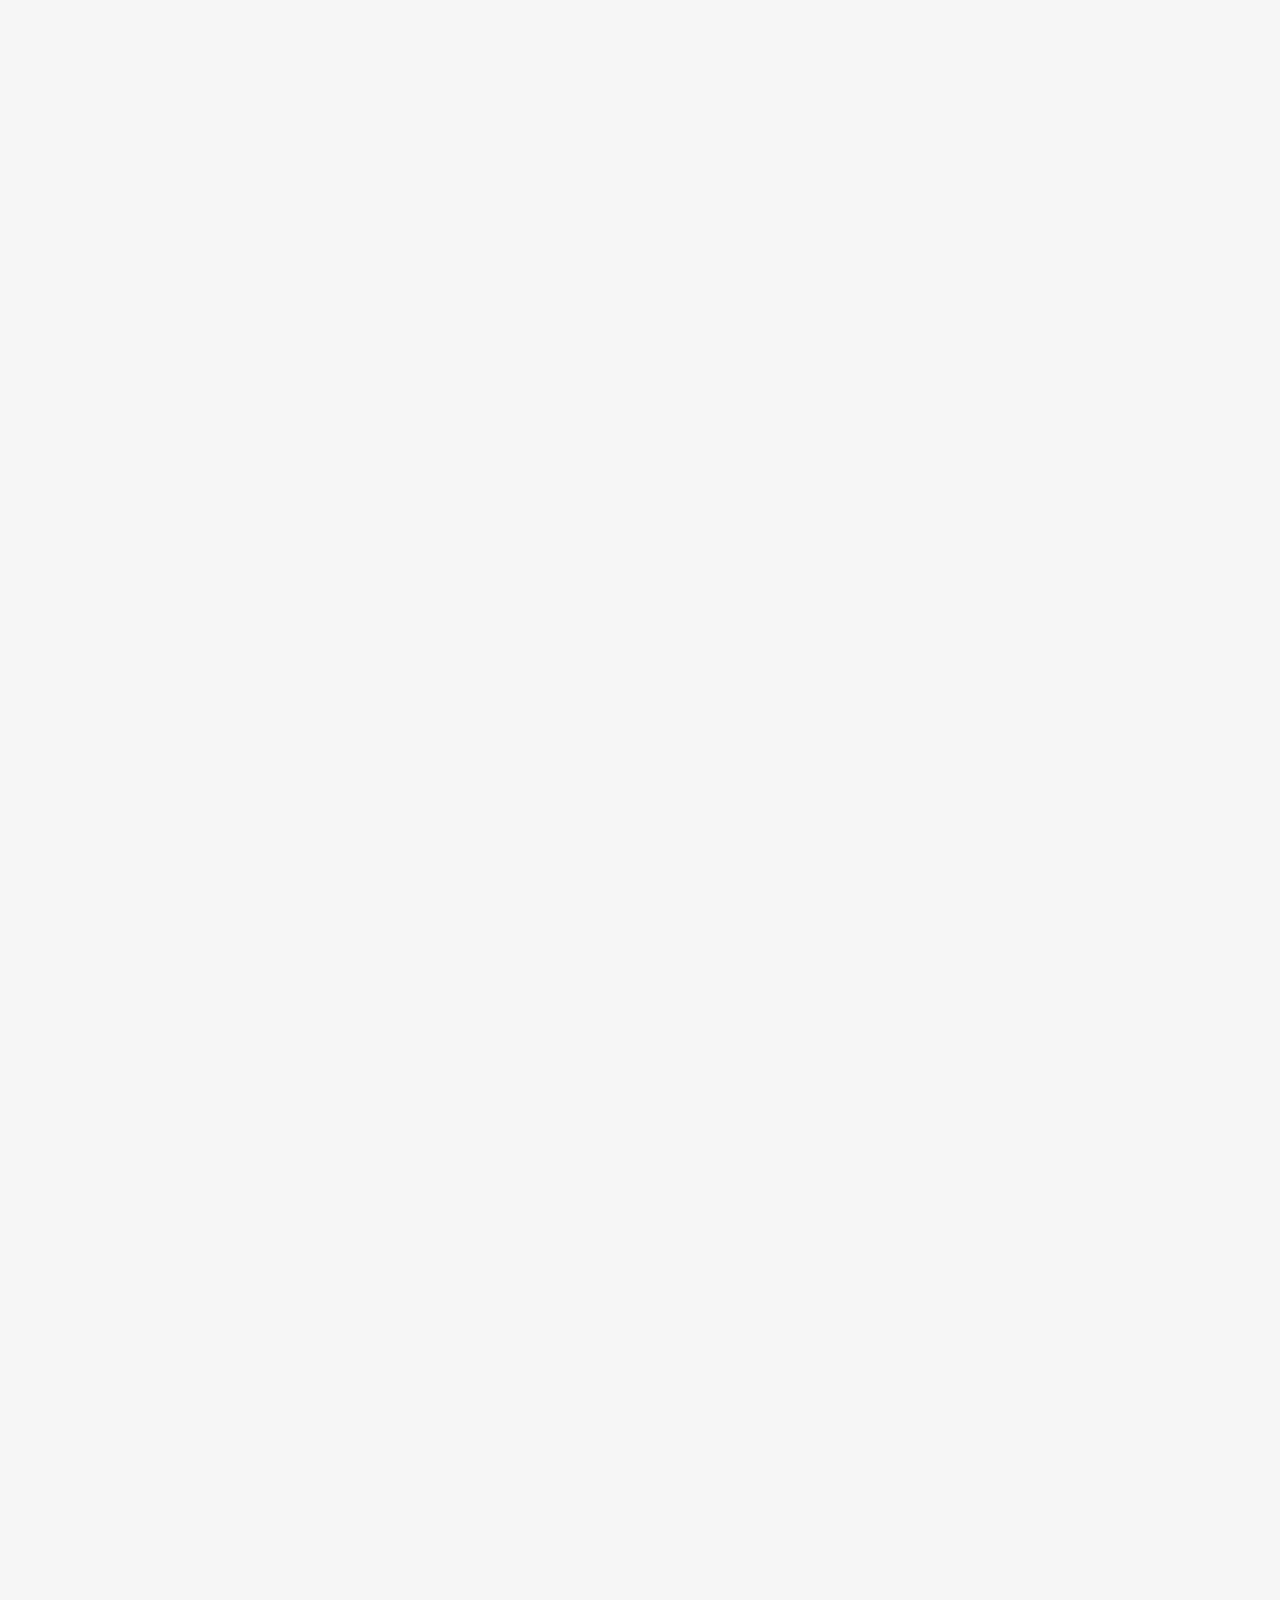
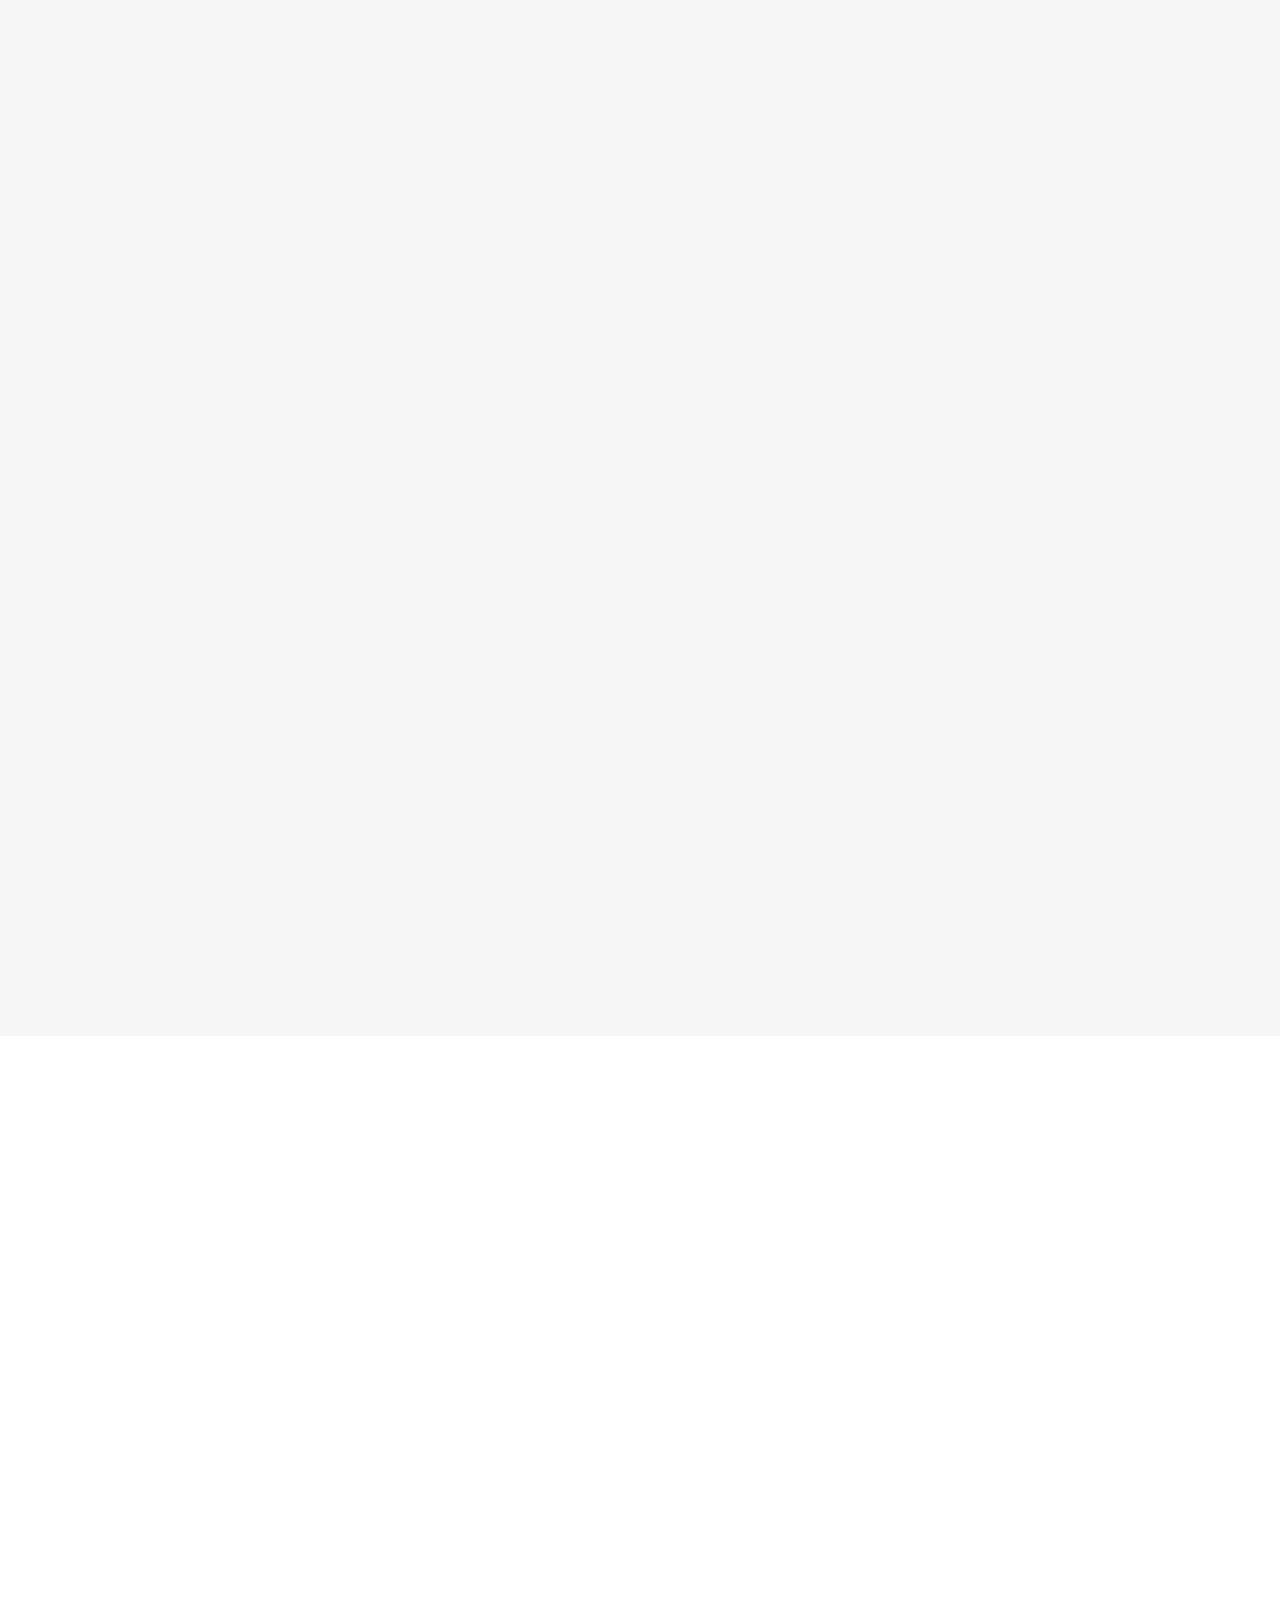
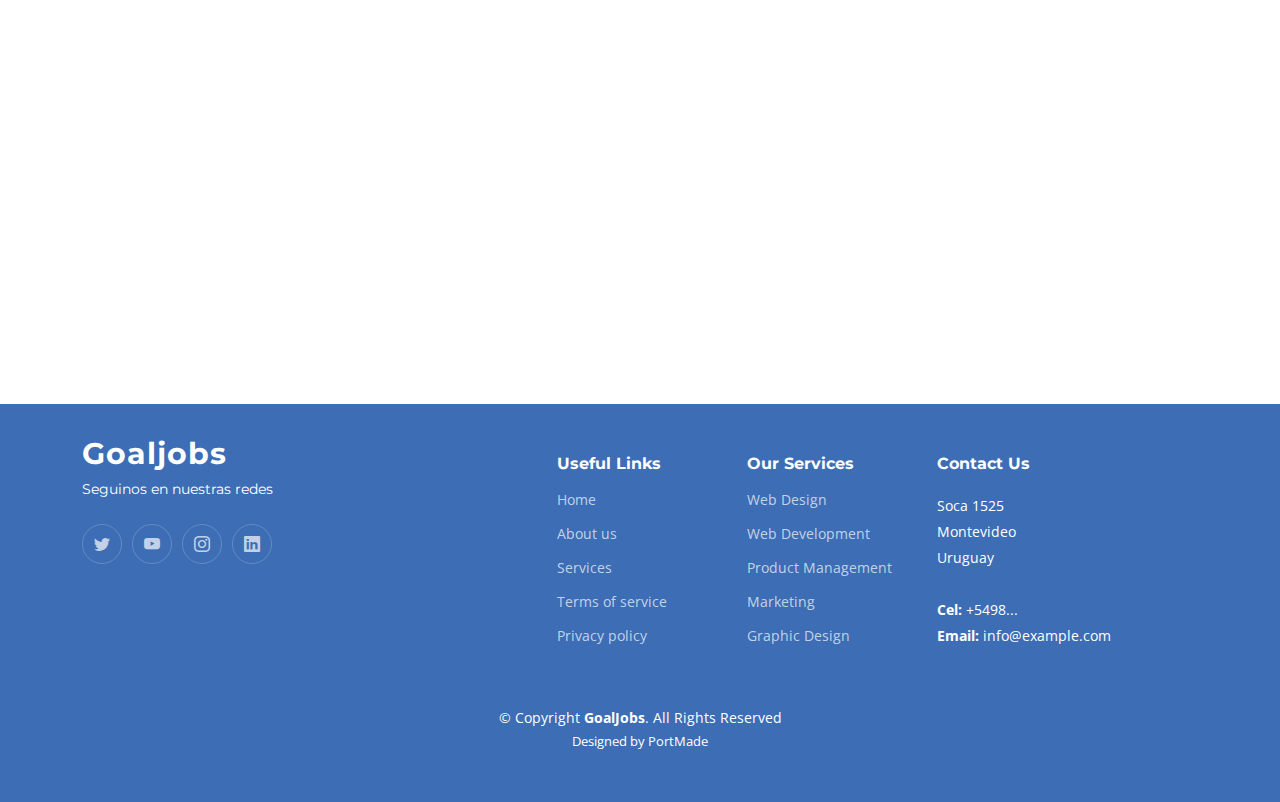
==== commit 5c5dcc97: "Commit csi terminado" ====
--- a/index.html
+++ b/index.html
@@ -69,15 +69,16 @@
       <nav id="navbar" class="navbar">
         <ul>
           <li><a href="#hero">Inicio</a></li>
-          <li><a href="#about">Sobre Nosotros</a></li>
-          <li><a href="#services">Nuestros Servicios</a></li>
+          <li><a href="#about">Nosotros</a></li>
+          <li><a href="blog.html" target="_blank">Novedades</a></li>
+          <li><a href="#services">Servicios</a></li>
           <li><a href="#portfolio">Ofertas laborales</a></li>
-          <!--<li><a href="#team">Equipo</a></li>
-          <li><a href="blog.html">Blog</a></li>-->
-          
-           
+          <!--<li><a href="#team">Organizacion Deportiva</a></li>
+          <li><a href="blog.html">Noticias/Novedades</a></li>-->
+
+
           </li>
-          <li><a href="#contact">Contacto</a></li>
+          <li><a href="#contact">Registro</a></li>
         </ul>
       </nav><!-- .navbar -->
 
@@ -93,16 +94,16 @@
     <div class="container position-relative">
       <div class="row gy-5" data-aos="fade-in">
         <div class="col-lg-6 order-2 order-lg-1 d-flex flex-column justify-content-center text-center text-lg-start">
-          <h2>Somos talento, <span>Somos Goaljobs</span></h2>
-          <p>Lorem ipsum dolor sit amet consectetur, adipisicing elit. Natus quae exercitationem placeat enim commodi
-            fugit excepturi omnis dolorem deleniti veniam velit facere consequatur nihil sunt eius, ducimus unde aperiam
-            ab..</p>
-          <div class="d-flex justify-content-center justify-content-lg-start">
+         <!-- <h2>Somos <span>Goaljobs</span></h2>-->
+          <!--<<p>La primera plataforma de busqueda y seleccion de talento focalizada en la industria del deporte.</p>-->
+          <!--<div class="d-flex justify-content-center justify-content-lg-start">
             <a href="#about" class="btn-get-started">Comencemos</a>
             <a href="https://www.youtube.com/watch?v=LXb3EKWsInQ"
               class="glightbox btn-watch-video d-flex align-items-center"><i class="bi bi-play-circle"></i><span>Mira el
                 Video</span></a>
-          </div>
+          </div>-->
+       
+       <!--
         </div>
         <div class="col-lg-6 order-1 order-lg-2">
           <img src="assets/img/hero-img.svg" class="img-fluid" alt="" data-aos="zoom-out" data-aos-delay="100">
@@ -117,31 +118,32 @@
           <div class="col-xl-3 col-md-6" data-aos="fade-up" data-aos-delay="100">
             <div class="icon-box">
               <div class="icon"><i class="bi bi-easel"></i></div>
-              <h4 class="title"><a href="" class="stretched-link">Buscas trabajo?</a></h4>
-            </div>
-          </div><!--End Icon Box -->
+              <h4 class="title"><a href="" class="stretched-link">poner imagenes de deportes</a></h4>
+            </div>
+          </div>End Icon Box 
 
           <div class="col-xl-3 col-md-6" data-aos="fade-up" data-aos-delay="200">
             <div class="icon-box">
               <div class="icon"><i class="bi bi-gem"></i></div>
-              <h4 class="title"><a href="" class="stretched-link">Buscas un talento?</a></h4>
-            </div>
-          </div><!--End Icon Box -->
+              <h4 class="title"><a href="" class="stretched-link">poner imagenes de deportes</a></h4>
+            </div>
+          </div>End Icon Box
 
           <div class="col-xl-3 col-md-6" data-aos="fade-up" data-aos-delay="300">
             <div class="icon-box">
               <div class="icon"><i class="bi bi-geo-alt"></i></div>
-              <h4 class="title"><a href="" class="stretched-link">Estamos aca</a></h4>
-            </div>
-          </div><!--End Icon Box -->
+              <h4 class="title"><a href="" class="stretched-link">poner imagenes de deportes</a></h4>
+            </div>
+          </div> End Icon Box 
 
           <div class="col-xl-3 col-md-6" data-aos="fade-up" data-aos-delay="500">
             <div class="icon-box">
               <div class="icon"><i class="bi bi-command"></i></div>
-              <h4 class="title"><a href="" class="stretched-link">Registrate una vez, el resto lo hacemos nosotros</a>
+              <h4 class="title"><a href="" class="stretched-link">poner imagenes de deportes</a>
               </h4>
             </div>
-          </div><!--End Icon Box -->
+          </div>End Icon Box -->
+        
 
         </div>
       </div>
@@ -158,43 +160,39 @@
       <div class="container" data-aos="fade-up">
 
         <div class="section-header">
-          <h2>Sobre nosotros</h2>
-          <p>Lorem ipsum dolor sit amet consectetur adipisicing elit. Magni molestiae beatae temporibus voluptatum quia
-            quibusdam consequuntur numquam voluptas corporis optio! Porro quo dolor sit veniam asperiores architecto,
-            aliquid necessitatibus impedit.</p>
+          <h2>Porque contratar Goaljobs?</h2>
+          <p>La primera plataforma de busqueda y seleccion de talento focalizada en la industria del deporte.</p>
+          <p>Conocemos la industria del deporte. Ayudamos a reducir el tiempo y costo de la organizacion en busquedas y
+            selecciones fallidas.
+            Contamos con la base de datos mas organica del pais con profesionales de la industria del deporte. Utilizamos metodo star y assessment center.
+
+            Tenemos una plataforma de difusion probada distribuida en nuestrs redes sociales, pagina web, base de datos y contactos.</p>
         </div>
 
         <div class="row gy-4">
           <div class="col-lg-6">
-            <h3>Equipo multidisciplinario</h3>
+            <h3>Base de datos.</h3>
             <img src="assets/img/about.jpg" class="img-fluid rounded-4 mb-4" alt="">
-            <p>Lorem ipsum dolor sit amet consectetur adipisicing elit. Minima, amet, officia numquam ex provident ipsa
-              nulla placeat sed beatae nobis, repellendus iste molestias. Recusandae assumenda perspiciatis aliquam
-              suscipit molestias consequatur.</p>
-            <p>Lorem, ipsum dolor sit amet consectetur adipisicing elit. Sint harum voluptate minima, tempore quidem
-              maxime enim atque aspernatur quae quasi earum repellat, tempora voluptatum necessitatibus ex voluptatibus
-              suscipit magnam iste.</p>
+            <p></p>
+            <p></p>
           </div>
           <div class="col-lg-6">
             <div class="content ps-0 ps-lg-5">
               <p class="fst-italic">
-                Lorem ipsum dolor sit amet, consectetur adipiscing elit, sed do eiusmod tempor incididunt ut labore et
-                dolore
-                magna aliqua.
+                
               </p>
+              <!--
               <ul>
-                <li><i class="bi bi-check-circle-fill"></i> Estamos buscando talento.
+                <li><i class="bi bi-check-circle-fill"></i> Metodo STAR..
                 </li>
-                <li><i class="bi bi-check-circle-fill"></i> Duis aute irure dolor in reprehenderit in voluptate velit.
-                </li>
-                <li><i class="bi bi-check-circle-fill"></i> Ullamco laboris nisi ut aliquip ex ea commodo consequat.
+                <li><i class="bi bi-check-circle-fill"></i>Assessment center.
+                </li>-->
+
+                <!--<li><i class="bi bi-check-circle-fill"></i> Ullamco laboris nisi ut aliquip ex ea commodo consequat.
                   Duis aute irure dolor in reprehenderit in voluptate trideta storacalaperda mastiro dolore eu fugiat
-                  nulla pariatur.</li>
+                  nulla pariatur.</li>-->
               </ul>
               <p>
-                Ullamco laboris nisi ut aliquip ex ea commodo consequat. Duis aute irure dolor in reprehenderit in
-                voluptate
-                velit esse cillum dolore eu fugiat nulla pariatur. Excepteur sint occaecat cupidatat non proident
               </p>
 
               <div class="position-relative mt-4">
@@ -208,7 +206,7 @@
       </div>
     </section><!-- End About Us Section -->
 
-    <!-- ======= Clients Section ======= -->
+    <!-- ======= Clients Section ======= 
     <section id="clients" class="clients">
       <div class="container" data-aos="zoom-out">
 
@@ -226,7 +224,7 @@
         </div>
 
       </div>
-    </section><!-- End Clients Section -->
+    </section> End Clients Section -->
 
     <!-- ======= Stats Counter Section ======= 
     
@@ -246,27 +244,27 @@
                 class="purecounter"></span>
               <p><strong>Happy Clients</strong> consequuntur quae diredo para mesta</p>
             </div> End Stats Item -->
-<!--
+    <!--
             <div class="stats-item d-flex align-items-center">
               <span data-purecounter-start="0" data-purecounter-end="521" data-purecounter-duration="1"
                 class="purecounter"></span>
               <p><strong>Projects</strong> adipisci atque cum quia aut</p>
             </div> End Stats Item -->
-<!--
+    <!--
             <div class="stats-item d-flex align-items-center">
               <span data-purecounter-start="0" data-purecounter-end="453" data-purecounter-duration="1"
                 class="purecounter"></span>
               <p><strong>Hours Of Support</strong> aut commodi quaerat</p>
             </div> End Stats Item -->
 
-          </div>
-
-        </div>
-
-      </div>
+    </div>
+
+    </div>
+
+    </div>
     </section><!-- End Stats Counter Section -->
 
-    <!-- ======= Call To Action Section ======= -->
+    <!-- ======= Call To Action Section ======= 
     <section id="call-to-action" class="call-to-action">
       <div class="container text-center" data-aos="zoom-out">
         <a href="https://www.youtube.com/watch?v=LXb3EKWsInQ" class="glightbox play-btn"></a>
@@ -275,68 +273,106 @@
         </p>
         <a class="cta-btn" href="#">IR</a>
       </div>
-    </section><!-- End Call To Action Section -->
+    </section> End Call To Action Section -->
 
     <!-- ======= Our Services Section ======= -->
     <section id="services" class="services sections-bg">
       <div class="container" data-aos="fade-up">
 
         <div class="section-header">
-          <h2>Nuestros Servicios</h2>
-          <p>Aperiam dolorum et et wuia molestias qui eveniet numquam nihil porro incidunt dolores placeat sunt id nobis
-            omnis tiledo stran delop</p>
-        </div>
-
-        <div class="row gy-4" data-aos="fade-up" data-aos-delay="100">
-
-          <div class="col-lg-4 col-md-6">
-            <div class="service-item  position-relative">
-              <div class="icon">
-                <i class="bi bi-activity"></i>
-              </div>
-              <h3>Nesciunt Mete</h3>
-              <p>Provident nihil minus qui consequatur non omnis maiores. Eos accusantium minus dolores iure perferendis
-                tempore et consequatur.</p>
-              <a href="#" class="readmore stretched-link">Read more <i class="bi bi-arrow-right"></i></a>
-            </div>
-          </div><!-- End Service Item -->
-
-          <div class="col-lg-4 col-md-6">
-            <div class="service-item position-relative">
-              <div class="icon">
-                <i class="bi bi-broadcast"></i>
-              </div>
-              <h3>Eosle Commodi</h3>
-              <p>Ut autem aut autem non a. Sint sint sit facilis nam iusto sint. Libero corrupti neque eum hic non ut
-                nesciunt dolorem.</p>
-              <a href="#" class="readmore stretched-link">Read more <i class="bi bi-arrow-right"></i></a>
-            </div>
-          </div><!-- End Service Item -->
-
-          <div class="col-lg-4 col-md-6">
-            <div class="service-item position-relative">
-              <div class="icon">
-                <i class="bi bi-easel"></i>
-              </div>
-              <h3>Ledo Markt</h3>
-              <p>Ut excepturi voluptatem nisi sed. Quidem fuga consequatur. Minus ea aut. Vel qui id voluptas adipisci
-                eos earum corrupti.</p>
-              <a href="#" class="readmore stretched-link">Read more <i class="bi bi-arrow-right"></i></a>
-            </div>
-          </div><!-- End Service Item -->
-
-          <div class="col-lg-4 col-md-6">
-            <div class="service-item position-relative">
-              <div class="icon">
-                <i class="bi bi-bounding-box-circles"></i>
-              </div>
-              <h3>Asperiores Commodit</h3>
-              <p>Non et temporibus minus omnis sed dolor esse consequatur. Cupiditate sed error ea fuga sit provident
-                adipisci neque.</p>
-              <a href="#" class="readmore stretched-link">Read more <i class="bi bi-arrow-right"></i></a>
-            </div>
-          </div><!-- End Service Item -->
-
+          <h2>Servicios</h2>
+          <!--
+          <p></p>
+
+          <h2></h2>
+
+          <p>
+            </p>
+
+          <h2></h2>
+
+          <p></p>
+
+          <h2></h2>
+
+          <p></p>
+
+
+        </div>-->
+
+          <div class="row gy-4" data-aos="fade-up" data-aos-delay="100">
+
+            <div class="col-lg-6 col-md-6">
+              <div class="service-item  position-relative">
+                <div class="icon">
+                  <i class="bi bi-activity"></i>
+                </div>
+                <h3>Seleccion de personal</h3>
+                <p>En nuestro servicio de selección nos encargamos de encontrar el talento que buscas. Mediante nuestros
+                  procesos de selección y nuestra base de datos 100% orgánica con profesionales de la industria.
+                  Armado de flyer, difusión, reclutamiento, preselección, selección de personal y coordinación final
+                  entre
+                  el candidato y la organización deportiva.
+                  Contamos con profesionales con experiencia en la industria del deporte, psicólogos, seleccionadores de
+                  personal y profesionales de rrhh.</p>
+                <a href="#" class="readmore stretched-link">Read more <i class="bi bi-arrow-right"></i></a>
+              </div>
+            </div><!-- End Service Item -->
+
+            <div class="col-lg-6 col-md-6">
+              <div class="service-item position-relative">
+                <div class="icon">
+                  <i class="bi bi-broadcast"></i>
+                </div>
+                <h3>Busqueda de personal</h3>
+                <p>Nos encargamos de la difusión, reclutamiento y/o preselección de personal, para que la organización
+                  deportiva solo entreviste a los perfiles más aptos para el puesto
+
+                  *Difusión de empleo solo en nuestras redes
+                  * busqueda parcial= difusión, reclutamiento, y preselección de personal (dejando un máximo de 5
+                  candidatos
+                  para que entreviste la org deportiva)</p>
+                <a href="#" class="readmore stretched-link">Read more <i class="bi bi-arrow-right"></i></a>
+              </div>
+            </div><!-- End Service Item -->
+
+            <div class="col-lg-6 col-md-6">
+              <div class="service-item position-relative">
+                <div class="icon">
+                  <i class="bi bi-easel"></i>
+                </div>
+                <h3>Voluntariado y pasantias</h3>
+                <p>Buscamos generar oportunidades a los talentos de la industria promoviendo voluntariados y pasantías
+                  en
+                  organizaciones deportivas, ong´s, empresas vinculadas al deporte y otras acciones que aporten
+                  experiencia a
+                  nuestros candidatos y una solución a la entidad.
+
+                  en voluntariado contamos con 3 servicios
+
+                  - Voluntariado para eventos deportivos - Juegos, maratones, estadios, shows, etc.
+                  - Voluntariado para congresos deportivos - congresos, ferias, auditorios, etc
+                  - Voluntariados vinculados al Deporte con impacto social - Mas social vinculado a ONG
+                </p>
+                <a href="#" class="readmore stretched-link">Read more <i class="bi bi-arrow-right"></i></a>
+              </div>
+            </div><!-- End Service Item -->
+
+            <div class="col-lg-6 col-md-6">
+              <div class="service-item position-relative">
+                <div class="icon">
+                  <i class="bi bi-bounding-box-circles"></i>
+                </div>
+                <h3>Creacion de contenido</h3>
+                <p>Al contar con una comunidad 100% deportiva, aportamos valor creando contenido como entrevistas, tips,
+                  novedades y otros temas relacionados al sector.
+                  Bajo el formato Employeer Branding buscamos aportar valor a la organización deportiva junto a sus
+                  empleados.
+                </p>
+                <a href="#" class="readmore stretched-link">Read more <i class="bi bi-arrow-right"></i></a>
+              </div>
+            </div><!-- End Service Item -->
+            <!--
           <div class="col-lg-4 col-md-6">
             <div class="service-item position-relative">
               <div class="icon">
@@ -347,8 +383,8 @@
                 alias eius labore.</p>
               <a href="#" class="readmore stretched-link">Read more <i class="bi bi-arrow-right"></i></a>
             </div>
-          </div><!-- End Service Item -->
-
+          </div> End Service Item -->
+            <!--
           <div class="col-lg-4 col-md-6">
             <div class="service-item position-relative">
               <div class="icon">
@@ -359,11 +395,11 @@
                 recusandae ducimus enim.</p>
               <a href="#" class="readmore stretched-link">Read more <i class="bi bi-arrow-right"></i></a>
             </div>
-          </div><!-- End Service Item -->
-
-        </div>
-
-      </div>
+          </div> End Service Item 
+
+        </div>-->
+
+          </div>
     </section><!-- End Our Services Section -->
 
     <!-- ======= Portfolio Section ======= -->
@@ -377,7 +413,7 @@
 
         <div class="portfolio-isotope" data-portfolio-filter="*" data-portfolio-layout="masonry"
           data-portfolio-sort="original-order" data-aos="fade-up" data-aos-delay="100">
-<!--
+          <!--
           <div>
             <ul class="portfolio-flters">
               <li data-filter="*" class="filter-active">All</li>
@@ -386,145 +422,151 @@
               <li data-filter=".filter-branding">Branding</li>
               <li data-filter=".filter-books">Books</li>
             </ul> End Portfolio Filters -->
-          </div>
-
-          <div class="row gy-4 portfolio-container">
-
-            <div class="col-xl-4 col-md-6 portfolio-item filter-app">
-              <div class="portfolio-wrap">
-                <a href="assets/img/portfolio/app-1.jpg" data-gallery="portfolio-gallery-app" class="glightbox"><img
-                    src="assets/img/portfolio/app-1.jpg" class="img-fluid" alt=""></a>
-                <div class="portfolio-info">
-                  <h4><a href="portfolio-details.html" title="More Details">Comunity manager</a></h4>
-                  <p>Importante empresa del area deportiva busca un ...</p>
-                </div>
-              </div>
-            </div><!-- End Portfolio Item -->
-
-            <div class="col-xl-4 col-md-6 portfolio-item filter-product">
-              <div class="portfolio-wrap">
-                <a href="assets/img/portfolio/product-1.jpg" data-gallery="portfolio-gallery-app" class="glightbox"><img
-                    src="assets/img/portfolio/product-1.jpg" class="img-fluid" alt=""></a>
-                <div class="portfolio-info">
-                  <h4><a href="portfolio-details.html" title="More Details">Product 1</a></h4>
-                  <p>Lorem ipsum, dolor sit amet consectetur</p>
-                </div>
-              </div>
-            </div><!-- End Portfolio Item -->
-
-            <div class="col-xl-4 col-md-6 portfolio-item filter-branding">
-              <div class="portfolio-wrap">
-                <a href="assets/img/portfolio/branding-1.jpg" data-gallery="portfolio-gallery-app"
-                  class="glightbox"><img src="assets/img/portfolio/branding-1.jpg" class="img-fluid" alt=""></a>
-                <div class="portfolio-info">
-                  <h4><a href="portfolio-details.html" title="More Details">Branding 1</a></h4>
-                  <p>Lorem ipsum, dolor sit amet consectetur</p>
-                </div>
-              </div>
-            </div><!-- End Portfolio Item -->
-
-            <div class="col-xl-4 col-md-6 portfolio-item filter-books">
-              <div class="portfolio-wrap">
-                <a href="assets/img/portfolio/books-1.jpg" data-gallery="portfolio-gallery-app" class="glightbox"><img
-                    src="assets/img/portfolio/books-1.jpg" class="img-fluid" alt=""></a>
-                <div class="portfolio-info">
-                  <h4><a href="portfolio-details.html" title="More Details">Books 1</a></h4>
-                  <p>Lorem ipsum, dolor sit amet consectetur</p>
-                </div>
-              </div>
-            </div><!-- End Portfolio Item -->
-
-            <div class="col-xl-4 col-md-6 portfolio-item filter-app">
-              <div class="portfolio-wrap">
-                <a href="assets/img/portfolio/app-2.jpg" data-gallery="portfolio-gallery-app" class="glightbox"><img
-                    src="assets/img/portfolio/app-2.jpg" class="img-fluid" alt=""></a>
-                <div class="portfolio-info">
-                  <h4><a href="portfolio-details.html" title="More Details">App 2</a></h4>
-                  <p>Lorem ipsum, dolor sit amet consectetur</p>
-                </div>
-              </div>
-            </div><!-- End Portfolio Item -->
-
-            <div class="col-xl-4 col-md-6 portfolio-item filter-product">
-              <div class="portfolio-wrap">
-                <a href="assets/img/portfolio/product-2.jpg" data-gallery="portfolio-gallery-app" class="glightbox"><img
-                    src="assets/img/portfolio/product-2.jpg" class="img-fluid" alt=""></a>
-                <div class="portfolio-info">
-                  <h4><a href="portfolio-details.html" title="More Details">Product 2</a></h4>
-                  <p>Lorem ipsum, dolor sit amet consectetur</p>
-                </div>
-              </div>
-            </div><!-- End Portfolio Item -->
-
-            <div class="col-xl-4 col-md-6 portfolio-item filter-branding">
-              <div class="portfolio-wrap">
-                <a href="assets/img/portfolio/branding-2.jpg" data-gallery="portfolio-gallery-app"
-                  class="glightbox"><img src="assets/img/portfolio/branding-2.jpg" class="img-fluid" alt=""></a>
-                <div class="portfolio-info">
-                  <h4><a href="portfolio-details.html" title="More Details">Branding 2</a></h4>
-                  <p>Lorem ipsum, dolor sit amet consectetur</p>
-                </div>
-              </div>
-            </div><!-- End Portfolio Item -->
-
-            <div class="col-xl-4 col-md-6 portfolio-item filter-books">
-              <div class="portfolio-wrap">
-                <a href="assets/img/portfolio/books-2.jpg" data-gallery="portfolio-gallery-app" class="glightbox"><img
-                    src="assets/img/portfolio/books-2.jpg" class="img-fluid" alt=""></a>
-                <div class="portfolio-info">
-                  <h4><a href="portfolio-details.html" title="More Details">Books 2</a></h4>
-                  <p>Lorem ipsum, dolor sit amet consectetur</p>
-                </div>
-              </div>
-            </div><!-- End Portfolio Item -->
-
-            <div class="col-xl-4 col-md-6 portfolio-item filter-app">
-              <div class="portfolio-wrap">
-                <a href="assets/img/portfolio/app-3.jpg" data-gallery="portfolio-gallery-app" class="glightbox"><img
-                    src="assets/img/portfolio/app-3.jpg" class="img-fluid" alt=""></a>
-                <div class="portfolio-info">
-                  <h4><a href="portfolio-details.html" title="More Details">App 3</a></h4>
-                  <p>Lorem ipsum, dolor sit amet consectetur</p>
-                </div>
-              </div>
-            </div><!-- End Portfolio Item -->
-
-            <div class="col-xl-4 col-md-6 portfolio-item filter-product">
-              <div class="portfolio-wrap">
-                <a href="assets/img/portfolio/product-3.jpg" data-gallery="portfolio-gallery-app" class="glightbox"><img
-                    src="assets/img/portfolio/product-3.jpg" class="img-fluid" alt=""></a>
-                <div class="portfolio-info">
-                  <h4><a href="portfolio-details.html" title="More Details">Product 3</a></h4>
-                  <p>Lorem ipsum, dolor sit amet consectetur</p>
-                </div>
-              </div>
-            </div><!-- End Portfolio Item -->
-
-            <div class="col-xl-4 col-md-6 portfolio-item filter-branding">
-              <div class="portfolio-wrap">
-                <a href="assets/img/portfolio/branding-3.jpg" data-gallery="portfolio-gallery-app"
-                  class="glightbox"><img src="assets/img/portfolio/branding-3.jpg" class="img-fluid" alt=""></a>
-                <div class="portfolio-info">
-                  <h4><a href="portfolio-details.html" title="More Details">Branding 3</a></h4>
-                  <p>Lorem ipsum, dolor sit amet consectetur</p>
-                </div>
-              </div>
-            </div><!-- End Portfolio Item -->
-
-            <div class="col-xl-4 col-md-6 portfolio-item filter-books">
-              <div class="portfolio-wrap">
-                <a href="assets/img/portfolio/books-3.jpg" data-gallery="portfolio-gallery-app" class="glightbox"><img
-                    src="assets/img/portfolio/books-3.jpg" class="img-fluid" alt=""></a>
-                <div class="portfolio-info">
-                  <h4><a href="portfolio-details.html" title="More Details">Books 3</a></h4>
-                  <p>Lorem ipsum, dolor sit amet consectetur</p>
-                </div>
-              </div>
-            </div><!-- End Portfolio Item -->
-
-          </div><!-- End Portfolio Container -->
-
-        </div>
+        </div>
+
+        <div class="row gy-4 portfolio-container">
+
+          <div class="col-xl-4 col-md-6 portfolio-item filter-app">
+            <div class="portfolio-wrap">
+              <a href="assets/img/portfolio/app-1.jpg" data-gallery="portfolio-gallery-app" class="glightbox"><img
+                  src="assets/img/portfolio/app-1.jpg" class="img-fluid" alt=""></a>
+              <div class="portfolio-info">
+                
+                <p>Requisitos</p>
+                <ul>
+                  <li><i class="bi bi-check-circle-fill"></i> Secundario completo
+                  </li>
+                  <li><i class="bi bi-check-circle-fill"></i>Experiencia en ventas
+                  </li>
+                  <h4><a href="portfolio-details.html" title="More Details">POSTULATE</a></h4>
+              </div>
+            </div>
+          </div><!-- End Portfolio Item -->
+
+          <div class="col-xl-4 col-md-6 portfolio-item filter-product">
+            <div class="portfolio-wrap">
+              <a href="assets/img/portfolio/product-1.jpg" data-gallery="portfolio-gallery-app" class="glightbox"><img
+                  src="assets/img/portfolio/product-1.jpg" class="img-fluid" alt=""></a>
+              <div class="portfolio-info">
+                <h4><a href="portfolio-details.html" title="More Details">Product 1</a></h4>
+                <p>Lorem ipsum, dolor sit amet consectetur</p>
+              </div>
+            </div>
+          </div><!-- End Portfolio Item -->
+
+          <div class="col-xl-4 col-md-6 portfolio-item filter-branding">
+            <div class="portfolio-wrap">
+              <a href="assets/img/portfolio/branding-1.jpg" data-gallery="portfolio-gallery-app" class="glightbox"><img
+                  src="assets/img/portfolio/branding-1.jpg" class="img-fluid" alt=""></a>
+              <div class="portfolio-info">
+                <h4><a href="portfolio-details.html" title="More Details">Branding 1</a></h4>
+                <p>Lorem ipsum, dolor sit amet consectetur</p>
+              </div>
+            </div>
+          </div><!-- End Portfolio Item -->
+
+          <div class="col-xl-4 col-md-6 portfolio-item filter-books">
+            <div class="portfolio-wrap">
+              <a href="assets/img/portfolio/books-1.jpg" data-gallery="portfolio-gallery-app" class="glightbox"><img
+                  src="assets/img/portfolio/books-1.jpg" class="img-fluid" alt=""></a>
+              <div class="portfolio-info">
+                <h4><a href="portfolio-details.html" title="More Details">Books 1</a></h4>
+                <p>Lorem ipsum, dolor sit amet consectetur</p>
+              </div>
+            </div>
+          </div><!-- End Portfolio Item -->
+
+          <div class="col-xl-4 col-md-6 portfolio-item filter-app">
+            <div class="portfolio-wrap">
+              <a href="assets/img/portfolio/app-2.jpg" data-gallery="portfolio-gallery-app" class="glightbox"><img
+                  src="assets/img/portfolio/app-2.jpg" class="img-fluid" alt=""></a>
+              <div class="portfolio-info">
+                <h4><a href="portfolio-details.html" title="More Details">App 2</a></h4>
+                <p>Lorem ipsum, dolor sit amet consectetur</p>
+              </div>
+            </div>
+          </div><!-- End Portfolio Item -->
+
+          <div class="col-xl-4 col-md-6 portfolio-item filter-product">
+            <div class="portfolio-wrap">
+              <a href="assets/img/portfolio/product-2.jpg" data-gallery="portfolio-gallery-app" class="glightbox"><img
+                  src="assets/img/portfolio/product-2.jpg" class="img-fluid" alt=""></a>
+              <div class="portfolio-info">
+                <h4><a href="portfolio-details.html" title="More Details">Product 2</a></h4>
+                <p>Lorem ipsum, dolor sit amet consectetur</p>
+              </div>
+            </div>
+          </div><!-- End Portfolio Item -->
+
+          <div class="col-xl-4 col-md-6 portfolio-item filter-branding">
+            <div class="portfolio-wrap">
+              <a href="assets/img/portfolio/branding-2.jpg" data-gallery="portfolio-gallery-app" class="glightbox"><img
+                  src="assets/img/portfolio/branding-2.jpg" class="img-fluid" alt=""></a>
+              <div class="portfolio-info">
+                <h4><a href="portfolio-details.html" title="More Details">Branding 2</a></h4>
+                <p>Lorem ipsum, dolor sit amet consectetur</p>
+              </div>
+            </div>
+          </div><!-- End Portfolio Item -->
+
+          <div class="col-xl-4 col-md-6 portfolio-item filter-books">
+            <div class="portfolio-wrap">
+              <a href="assets/img/portfolio/books-2.jpg" data-gallery="portfolio-gallery-app" class="glightbox"><img
+                  src="assets/img/portfolio/books-2.jpg" class="img-fluid" alt=""></a>
+              <div class="portfolio-info">
+                <h4><a href="portfolio-details.html" title="More Details">Books 2</a></h4>
+                <p>Lorem ipsum, dolor sit amet consectetur</p>
+              </div>
+            </div>
+          </div><!-- End Portfolio Item -->
+
+          <div class="col-xl-4 col-md-6 portfolio-item filter-app">
+            <div class="portfolio-wrap">
+              <a href="assets/img/portfolio/app-3.jpg" data-gallery="portfolio-gallery-app" class="glightbox"><img
+                  src="assets/img/portfolio/app-3.jpg" class="img-fluid" alt=""></a>
+              <div class="portfolio-info">
+                <h4><a href="portfolio-details.html" title="More Details">App 3</a></h4>
+                <p>Lorem ipsum, dolor sit amet consectetur</p>
+              </div>
+            </div>
+          </div><!-- End Portfolio Item -->
+
+          <div class="col-xl-4 col-md-6 portfolio-item filter-product">
+            <div class="portfolio-wrap">
+              <a href="assets/img/portfolio/product-3.jpg" data-gallery="portfolio-gallery-app" class="glightbox"><img
+                  src="assets/img/portfolio/product-3.jpg" class="img-fluid" alt=""></a>
+              <div class="portfolio-info">
+                <h4><a href="portfolio-details.html" title="More Details">Product 3</a></h4>
+                <p>Lorem ipsum, dolor sit amet consectetur</p>
+              </div>
+            </div>
+          </div><!-- End Portfolio Item -->
+
+          <div class="col-xl-4 col-md-6 portfolio-item filter-branding">
+            <div class="portfolio-wrap">
+              <a href="assets/img/portfolio/branding-3.jpg" data-gallery="portfolio-gallery-app" class="glightbox"><img
+                  src="assets/img/portfolio/branding-3.jpg" class="img-fluid" alt=""></a>
+              <div class="portfolio-info">
+                <h4><a href="portfolio-details.html" title="More Details">Branding 3</a></h4>
+                <p>Lorem ipsum, dolor sit amet consectetur</p>
+              </div>
+            </div>
+          </div><!-- End Portfolio Item -->
+
+          <div class="col-xl-4 col-md-6 portfolio-item filter-books">
+            <div class="portfolio-wrap">
+              <a href="assets/img/portfolio/books-3.jpg" data-gallery="portfolio-gallery-app" class="glightbox"><img
+                  src="assets/img/portfolio/books-3.jpg" class="img-fluid" alt=""></a>
+              <div class="portfolio-info">
+                <h4><a href="portfolio-details.html" title="More Details">Books 3</a></h4>
+                <p>Lorem ipsum, dolor sit amet consectetur</p>
+              </div>
+            </div>
+          </div><!-- End Portfolio Item -->
+
+        </div><!-- End Portfolio Container -->
+
+      </div>
 
       </div>
     </section><!-- End Portfolio Section -->
@@ -703,22 +745,24 @@
       <div class="container" data-aos="fade-up">
 
         <div class="section-header">
-          <h2>Contactanos</h2>
-          <p>Nos podes encontrar en...</p>
-        </div>
-
-        <div class="row gx-lg-0 gy-4">
-
-          <div class="col-lg-4">
+          <h2>Registrate candidato. </h2>
+          <p></p>
+        </div>
+
+        <div class="row gx-lg-0 gy-16">
+
+          <div class="col-lg-16">
 
             <div class="info-container d-flex flex-column align-items-center justify-content-center">
               <div class="info-item d-flex">
                 <i class="bi bi-geo-alt flex-shrink-0"></i>
                 <div>
-                  <h4>Ubicacion:</h4>
-                  <p>Av de Mayo 128, Ramos Mejia, Buenos Aires</p>
-                </div>
-              </div><!-- End Info Item -->
+                  <h4><a href="https://docs.google.com/forms/d/e/1FAIpQLSfvJjgs6dFMLoMbTLQK9PK27crMTfHBwe9iG-GuUrnsbIkXYA/viewform" target="_blank" Registro del candidato>Registro del candidato</a></h4>
+                  
+                  <p></p>
+                </div>
+              </div>
+              <!-- End Info Item 
 
               <div class="info-item d-flex">
                 <i class="bi bi-envelope flex-shrink-0"></i>
@@ -726,47 +770,55 @@
                   <h4>Email:</h4>
                   <p>goaljobs@example.com</p>
                 </div>
-              </div><!-- End Info Item -->
-
+              </div> End Info Item -->
+<!--
               <div class="info-item d-flex">
                 <i class="bi bi-phone flex-shrink-0"></i>
                 <div>
                   <h4>Cel:</h4>
                   <p>+54911...</p>
                 </div>
-              </div><!-- End Info Item -->
-
+              </div> End Info Item -->
+<!--
               <div class="info-item d-flex">
                 <i class="bi bi-clock flex-shrink-0"></i>
                 <div>
                   <h4>Nos podes encontrar en el horario de:</h4>
                   <p>Lun-Vier: 09AM - 19PM</p>
                 </div>
-              </div><!-- End Info Item -->
+              </div> End Info Item -->
             </div>
 
           </div>
 
-          <div class="col-lg-8">
+<!-- Start Contact form Organizacion deportiva -->
+
+<div class="section-header">
+  <h2>Organizacion deportiva.</h2>
+  <p></p>
+</div>
+          <div class="col-lg-14">
             <form action="forms/contact.php" method="post" role="form" class="php-email-form">
               <div class="row">
                 <div class="col-md-6 form-group">
-                  <input type="text" name="name" class="form-control" id="name" placeholder="Tu nombre" required>
+                  <input type="text" name="name" class="form-control" id="name" placeholder="Nombre de la empresa" required>
                 </div>
                 <div class="col-md-6 form-group mt-3 mt-md-0">
-                  <input type="email" class="form-control" name="email" id="email" placeholder="Tu mail" required>
+                  <input type="email" class="form-control" name="email" id="email" placeholder="Mail de o la responsable" required>
                 </div>
               </div>
               <div class="form-group mt-3">
-                <input type="text" class="form-control" name="subject" id="subject" placeholder="Subject" required>
+                <input type="text" class="form-control" name="subject" id="subject"
+                  placeholder="Numero telefonico" required>
               </div>
               <div class="form-group mt-3">
-                <textarea class="form-control" name="message" rows="7" placeholder="Message" required></textarea>
+                <textarea class="form-control" name="message" rows="7" placeholder="Algun memsaje que nos quieras dejar"
+                  required></textarea>
               </div>
               <div class="my-3">
-                <div class="loading">Loading</div>
+                <div class="loading">argando</div>
                 <div class="error-message"></div>
-                <div class="sent-message">Your message has been sent. Thank you!</div>
+                <div class="sent-message">Tu mensaje a sido enviado correctamente.</div>
               </div>
               <div class="text-center"><button type="submit">Enviar</button></div>
             </form>
@@ -785,16 +837,15 @@
     <div class="container">
       <div class="row gy-4">
         <div class="col-lg-5 col-md-12 footer-info">
-          <a href="index.html" class="logo d-flex align-items-center">
+          <a href="" class="logo d-flex align-items-center">
             <span>Goaljobs</span>
           </a>
-          <p>Cras fermentum odio eu feugiat lide par naso tierra. Justo eget nada terra videa magna derita valies darta
-            donna mare fermentum iaculis eu non diam phasellus.</p>
+          <p>Seguinos en nuestras redes</p>
           <div class="social-links d-flex mt-4">
             <a href="#" class="twitter"><i class="bi bi-twitter"></i></a>
-            <a href="#" class="facebook"><i class="bi bi-facebook"></i></a>
-            <a href="#" class="instagram"><i class="bi bi-instagram"></i></a>
-            <a href="#" class="linkedin"><i class="bi bi-linkedin"></i></a>
+            <a href="https://www.youtube.com/@somosgoaljobs" class="facebook"><i class="bi bi-youtube" target="_blank"></i></a>
+            <a href="https://www.instagram.com/goaljobs/" target="_blank"class="instagram"><i class="bi bi-instagram"></i></a>
+            <a href="https://www.linkedin.com/company/goaljobs/" target="_blank" class="linkedin"><i class="bi bi-linkedin"></i></a>
           </div>
         </div>
 
@@ -844,7 +895,7 @@
         <!-- You can delete the links only if you purchased the pro version. -->
         <!-- Licensing information: https://bootstrapmade.com/license/ -->
         <!-- Purchase the pro version with working PHP/AJAX contact form: https://bootstrapmade.com/impact-bootstrap-business-website-template/ -->
-        Designed by <a href="https://bootstrapmade.com/">BootstrapMade</a>
+        Designed by <a href="https://bootstrapmade.com/">PortMade</a>
       </div>
     </div>
 
--- a/assets/css/main.css
+++ b/assets/css/main.css
@@ -19,9 +19,9 @@
 
 /* Colors */
 :root {
-  --color-default: #222222;
-  --color-primary: #008374;
-  --color-secondary: #f85a40;
+  --color-default: #3C6DB5;
+  --color-primary: #3C6DB5;
+  --color-secondary: #3C6DB5;
 }
 
 /* Smooth scroll behavior */
@@ -43,7 +43,7 @@
 }
 
 a:hover {
-  color: #00b6a1;
+  color: #616262;
   text-decoration: none;
 }
 
@@ -180,7 +180,7 @@
 }
 
 .scroll-top:hover {
-  background: rgba(248, 90, 64, 0.8);
+  background: rgba(82, 82, 82, 0.8);
   color: #fff;
 }
 
@@ -238,7 +238,7 @@
 # Header
 --------------------------------------------------------------*/
 .topbar {
-  background: #00796b;
+  background: #707070;
   height: 40px;
   font-size: 14px;
   transition: all 0.5s;
@@ -318,7 +318,7 @@
 }
 
 .header .logo h1 span {
-  color: #f96f59;
+  color: #3C6DB5;
 }
 
 .sticked-header-offset {
@@ -428,7 +428,7 @@
     font-size: 15px;
     text-transform: none;
     font-weight: 600;
-    color: #006a5d;
+    color: #3C6DB5;
   }
 
   .navbar .dropdown ul a i {
@@ -499,7 +499,7 @@
     inset: 0;
     padding: 50px 0 10px 0;
     margin: 0;
-    background: rgba(0, 131, 116, 0.9);
+    background: #3C6DB5;
     overflow-y: auto;
     transition: 0.3s;
     z-index: 9998;
@@ -545,7 +545,7 @@
   .navbar .getstarted:hover,
   .navbar .getstarted:focus:hover {
     color: #fff;
-    background: rgba(0, 131, 116, 0.8);
+    background: #3C6DB5;
   }
 
   .navbar .dropdown ul,
@@ -555,8 +555,8 @@
     padding: 10px 0;
     margin: 10px 20px;
     transition: all 0.5s ease-in-out;
-    background-color: #007466;
-    border: 1px solid #006459;
+    background-color: #3C6DB5;
+    border: 1px solid #3C6DB5;
   }
 
   .navbar .dropdown>.dropdown-active,
@@ -598,7 +598,7 @@
     content: "";
     position: fixed;
     inset: 0;
-    background: rgba(0, 106, 93, 0.8);
+    background: #3C6DB5;
     z-index: 9996;
   }
 }
@@ -660,7 +660,7 @@
 .about .play-btn {
   width: 94px;
   height: 94px;
-  background: radial-gradient(var(--color-primary) 50%, rgba(0, 131, 116, 0.4) 52%);
+  background: radial-gradient(var(--color-primary) 50%, (#3C6DB5) 52%);
   border-radius: 50%;
   display: block;
   position: absolute;
@@ -681,7 +681,7 @@
   animation-timing-function: steps;
   opacity: 1;
   border-radius: 50%;
-  border: 5px solid rgba(0, 131, 116, 0.7);
+  border: 5px solid #3C6DB5;
   top: -15%;
   left: -15%;
   background: rgba(198, 16, 0, 0);
@@ -836,7 +836,7 @@
   width: 94px;
   height: 94px;
   margin-bottom: 20px;
-  background: radial-gradient(var(--color-primary) 50%, rgba(0, 131, 116, 0.4) 52%);
+  background: radial-gradient(var(--color-primary) 50%, (#3C6DB5) 52%);
   border-radius: 50%;
   display: inline-block;
   position: relative;
@@ -855,7 +855,7 @@
   animation-timing-function: steps;
   opacity: 1;
   border-radius: 50%;
-  border: 5px solid rgba(0, 131, 116, 0.7);
+  border: 5px solid (#3C6DB5);
   top: -15%;
   left: -15%;
   background: rgba(198, 16, 0, 0);
@@ -996,7 +996,7 @@
 }
 
 .services .service-item:hover .icon:before {
-  background: #00b6a1;
+  background: #3C6DB5;
 }
 
 .services .service-item:hover h3 {
@@ -1050,7 +1050,7 @@
 
 .testimonials .testimonial-item .quote-icon-left,
 .testimonials .testimonial-item .quote-icon-right {
-  color: #009d8b;
+  color: ##3C6DB5;
   font-size: 26px;
   line-height: 0;
 }
@@ -1293,7 +1293,7 @@
 }
 
 .portfolio-details .portfolio-info .btn-visit:hover {
-  background: #009d8b;
+  background: #3C6DB5;
 }
 
 .portfolio-details .portfolio-description h2 {
@@ -1480,7 +1480,7 @@
   height: 86px;
   width: 86px;
   border-radius: 50%;
-  background: #87c1bb;
+  background: #3C6DB5;
   transition: all 0.3s ease-out 0s;
   transform: translateZ(-1px);
 }
@@ -1530,7 +1530,7 @@
 }
 
 .pricing ul i {
-  color: #059652;
+  color: #3C6DB5;
   font-size: 24px;
   padding-right: 3px;
 }
@@ -1720,7 +1720,7 @@
 
 .contact .info-item {
   width: 100%;
-  background-color: #009282;
+  background-color: #6e6e6e;
   margin-bottom: 20px;
   padding: 20px;
   border-radius: 10px;
@@ -1963,7 +1963,7 @@
   padding: 60px 30px;
   position: relative;
   overflow: hidden;
-  background: #008d7d;
+  background: #616161;
   box-shadow: 0 0 29px 0 rgba(0, 0, 0, 0.08);
   transition: all 0.3s ease-in-out;
   border-radius: 8px;
@@ -1995,7 +1995,7 @@
 }
 
 .hero .icon-box:hover {
-  background: #009786;
+  background: #2b0568;
 }
 
 .hero .icon-box:hover .title a,
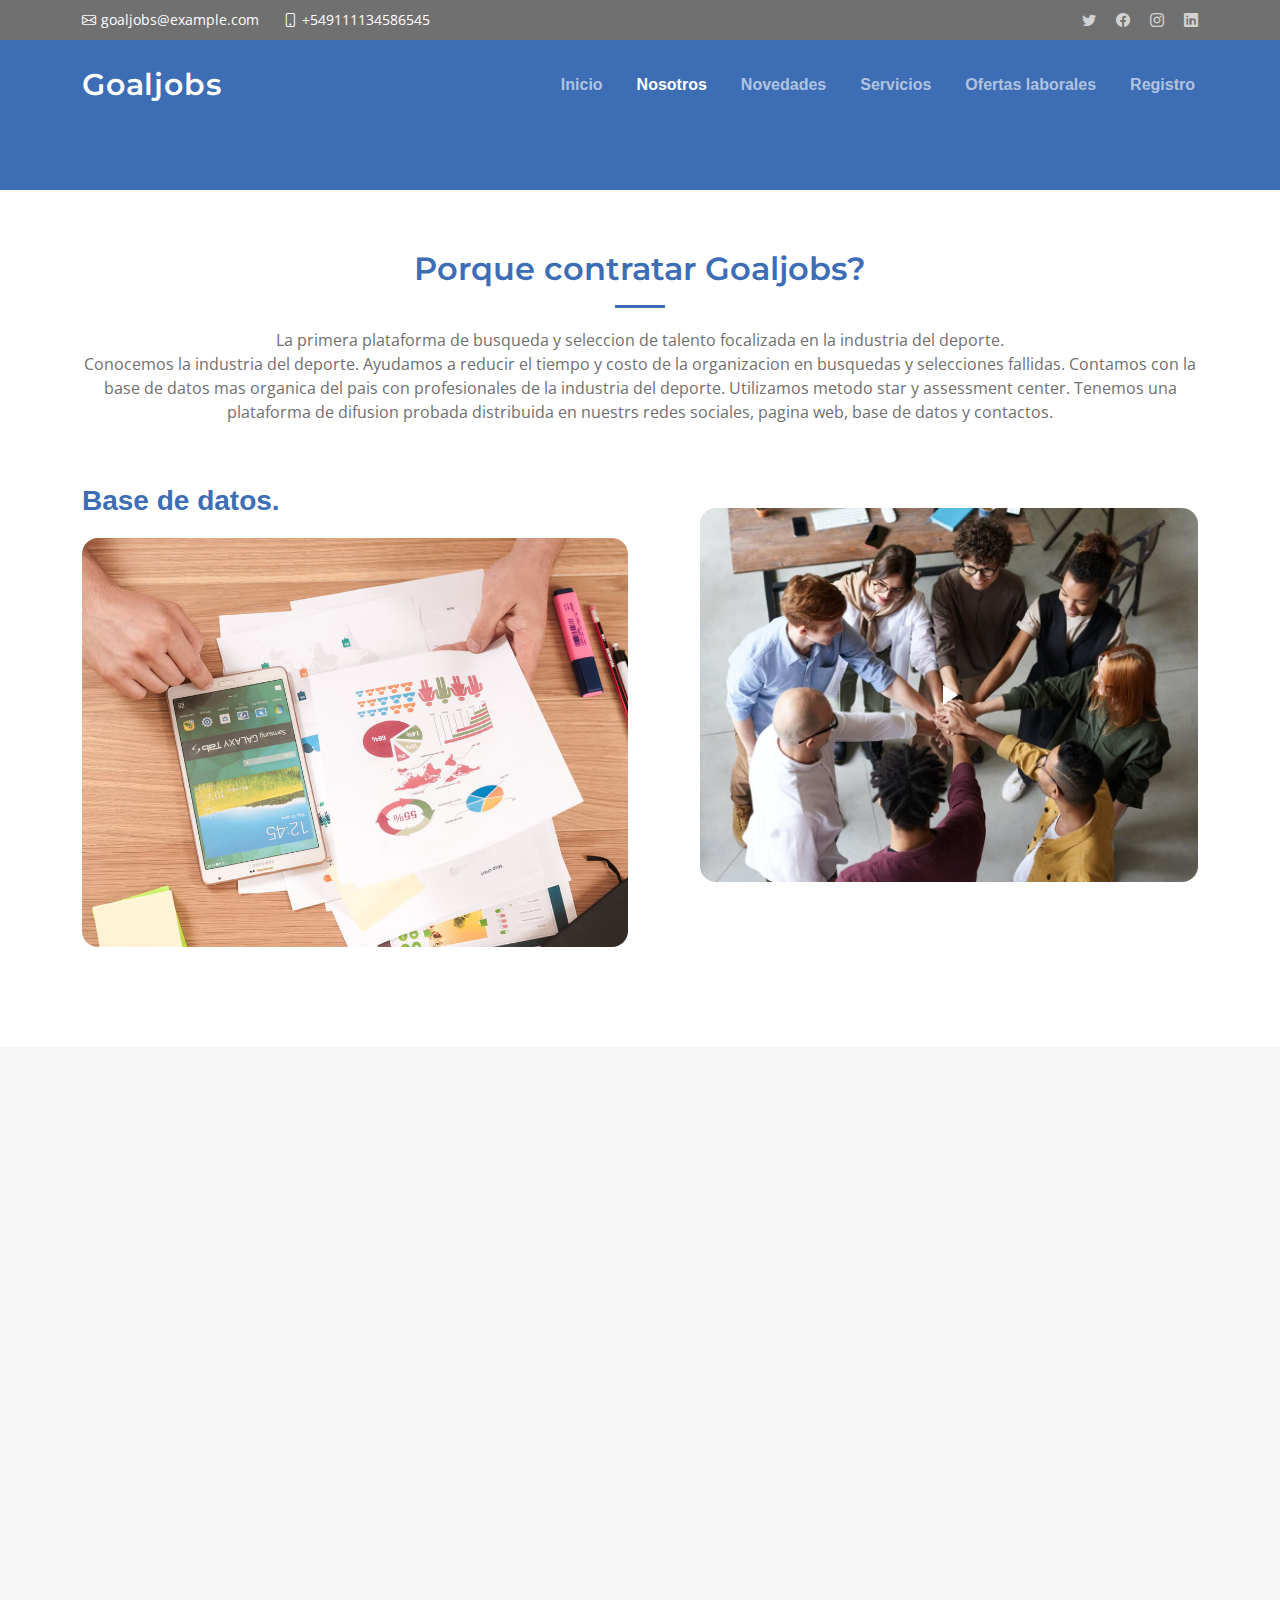
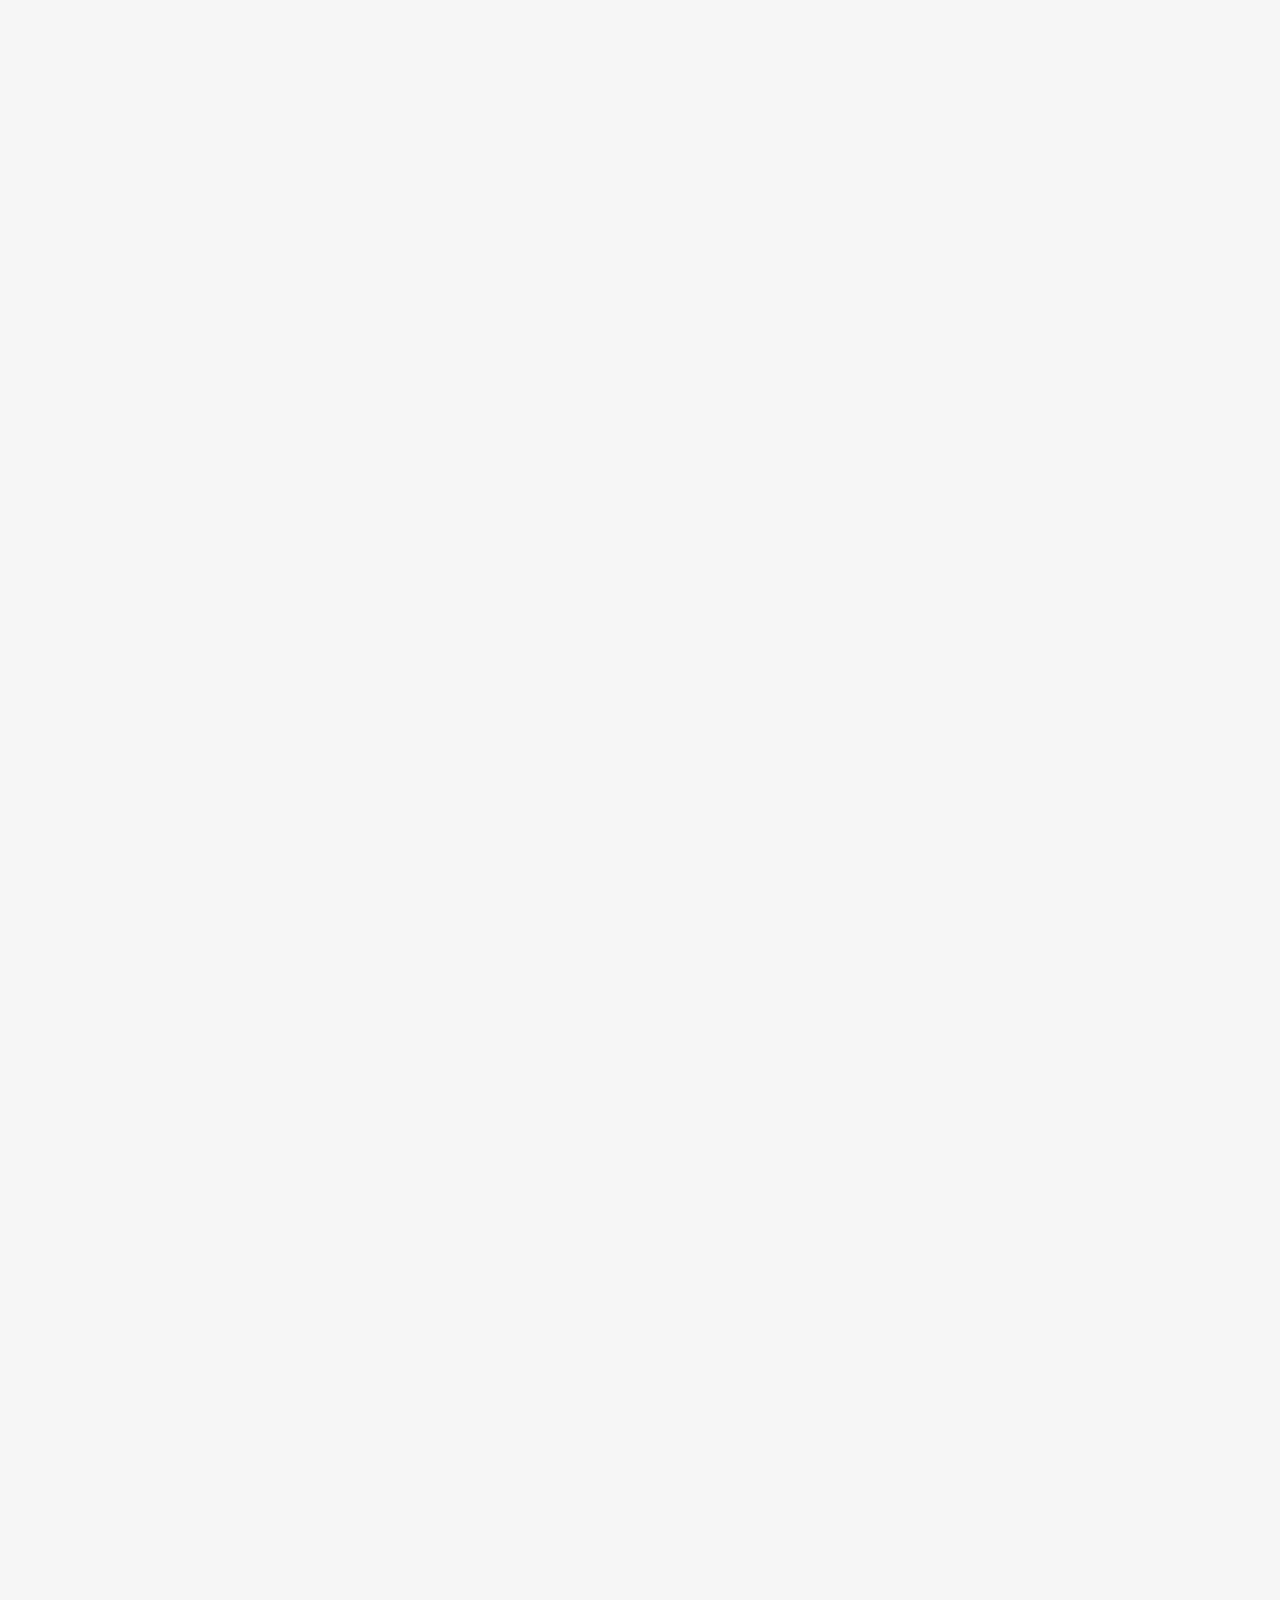
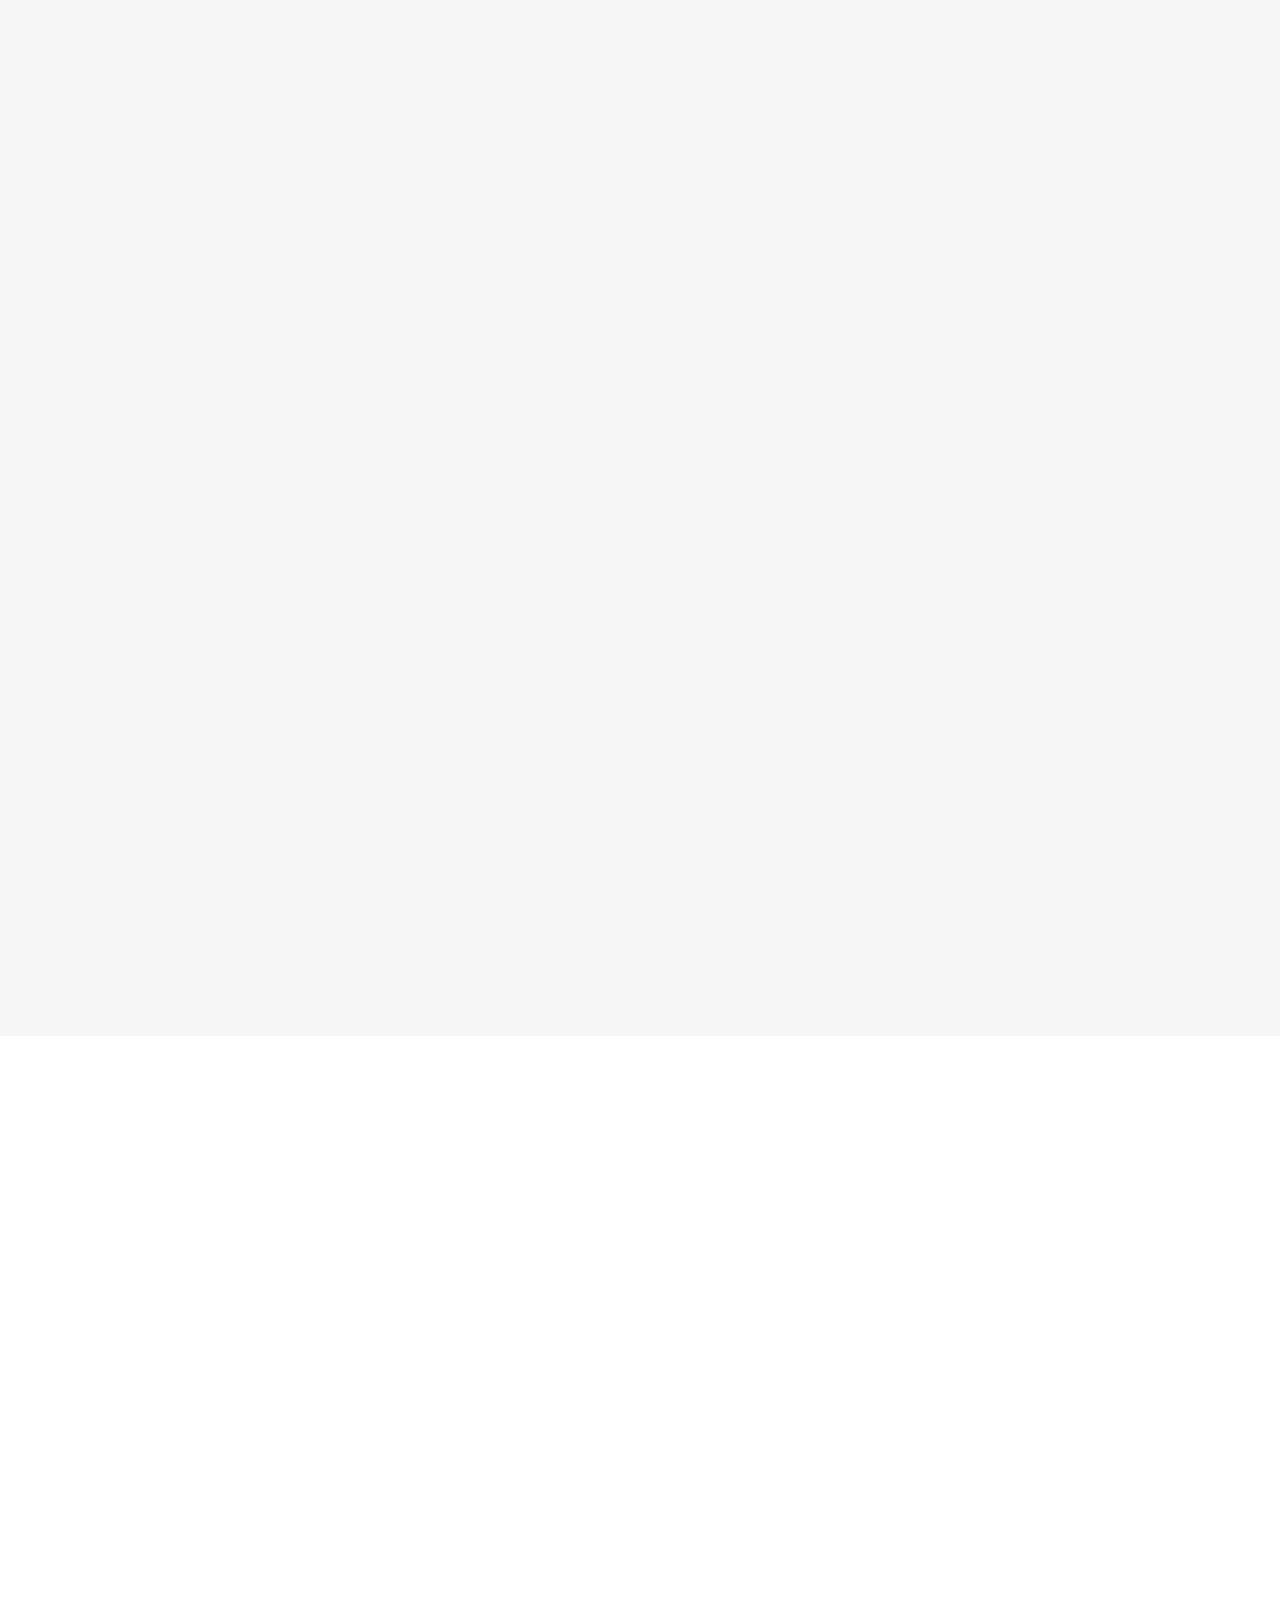
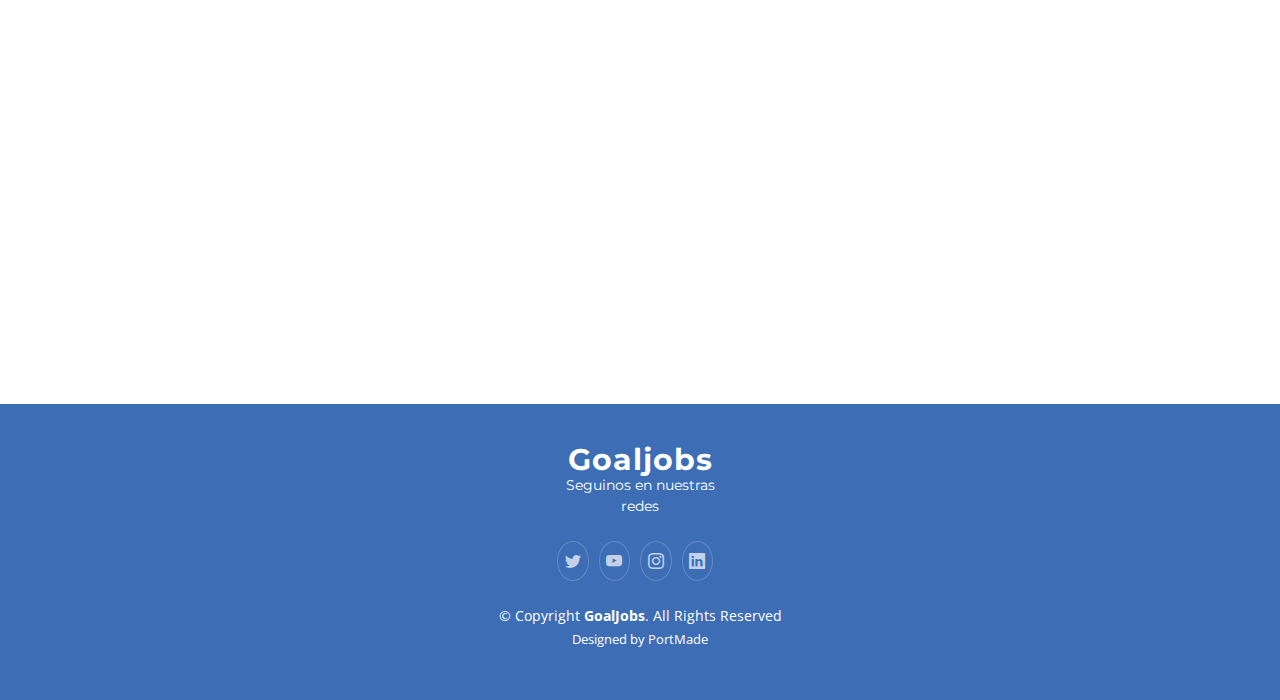
==== commit 8d9a8241: "centrado de footer y enlace de iconos" ====
--- a/index.html
+++ b/index.html
@@ -832,23 +832,26 @@
   </main><!-- End #main -->
 
   <!-- ======= Footer ======= -->
+
   <footer id="footer" class="footer">
 
     <div class="container">
-      <div class="row gy-4">
-        <div class="col-lg-5 col-md-12 footer-info">
-          <a href="" class="logo d-flex align-items-center">
+
+
+      <div class="row gy-4 justify-content-center">
+        <div class="col-lg-2 col-md-10 footer-info  text-center">
+          <a href="" class="logo justify-content-center align-items-center ">
             <span>Goaljobs</span>
           </a>
           <p>Seguinos en nuestras redes</p>
-          <div class="social-links d-flex mt-4">
-            <a href="#" class="twitter"><i class="bi bi-twitter"></i></a>
+          <div class="social-links d-flex mt-4 justify-content-center">
+            <a href="#" class="twitter"><i class="bi bi-twitter"></i></a><!--Pongotiktok-->
             <a href="https://www.youtube.com/@somosgoaljobs" class="facebook"><i class="bi bi-youtube" target="_blank"></i></a>
             <a href="https://www.instagram.com/goaljobs/" target="_blank"class="instagram"><i class="bi bi-instagram"></i></a>
             <a href="https://www.linkedin.com/company/goaljobs/" target="_blank" class="linkedin"><i class="bi bi-linkedin"></i></a>
           </div>
         </div>
-
+<!--
         <div class="col-lg-2 col-6 footer-links">
           <h4>Useful Links</h4>
           <ul>
@@ -871,7 +874,7 @@
           </ul>
         </div>
 
-        <div class="col-lg-3 col-md-12 footer-contact text-center text-md-start">
+        <div class="col-lg-2 col-md-10 footer-contact text-center text-md-start">
           <h4>Contact Us</h4>
           <p>
             Soca 1525 <br>
@@ -885,7 +888,7 @@
 
       </div>
     </div>
-
+-->
     <div class="container mt-4">
       <div class="copyright">
         &copy; Copyright <strong><span>GoalJobs</span></strong>. All Rights Reserved
@@ -895,7 +898,7 @@
         <!-- You can delete the links only if you purchased the pro version. -->
         <!-- Licensing information: https://bootstrapmade.com/license/ -->
         <!-- Purchase the pro version with working PHP/AJAX contact form: https://bootstrapmade.com/impact-bootstrap-business-website-template/ -->
-        Designed by <a href="https://bootstrapmade.com/">PortMade</a>
+        Designed by <a href="https://www.linkedin.com/in/fernando-rodriguez-133164113/" target="_blank">PortMade</a>
       </div>
     </div>
 
